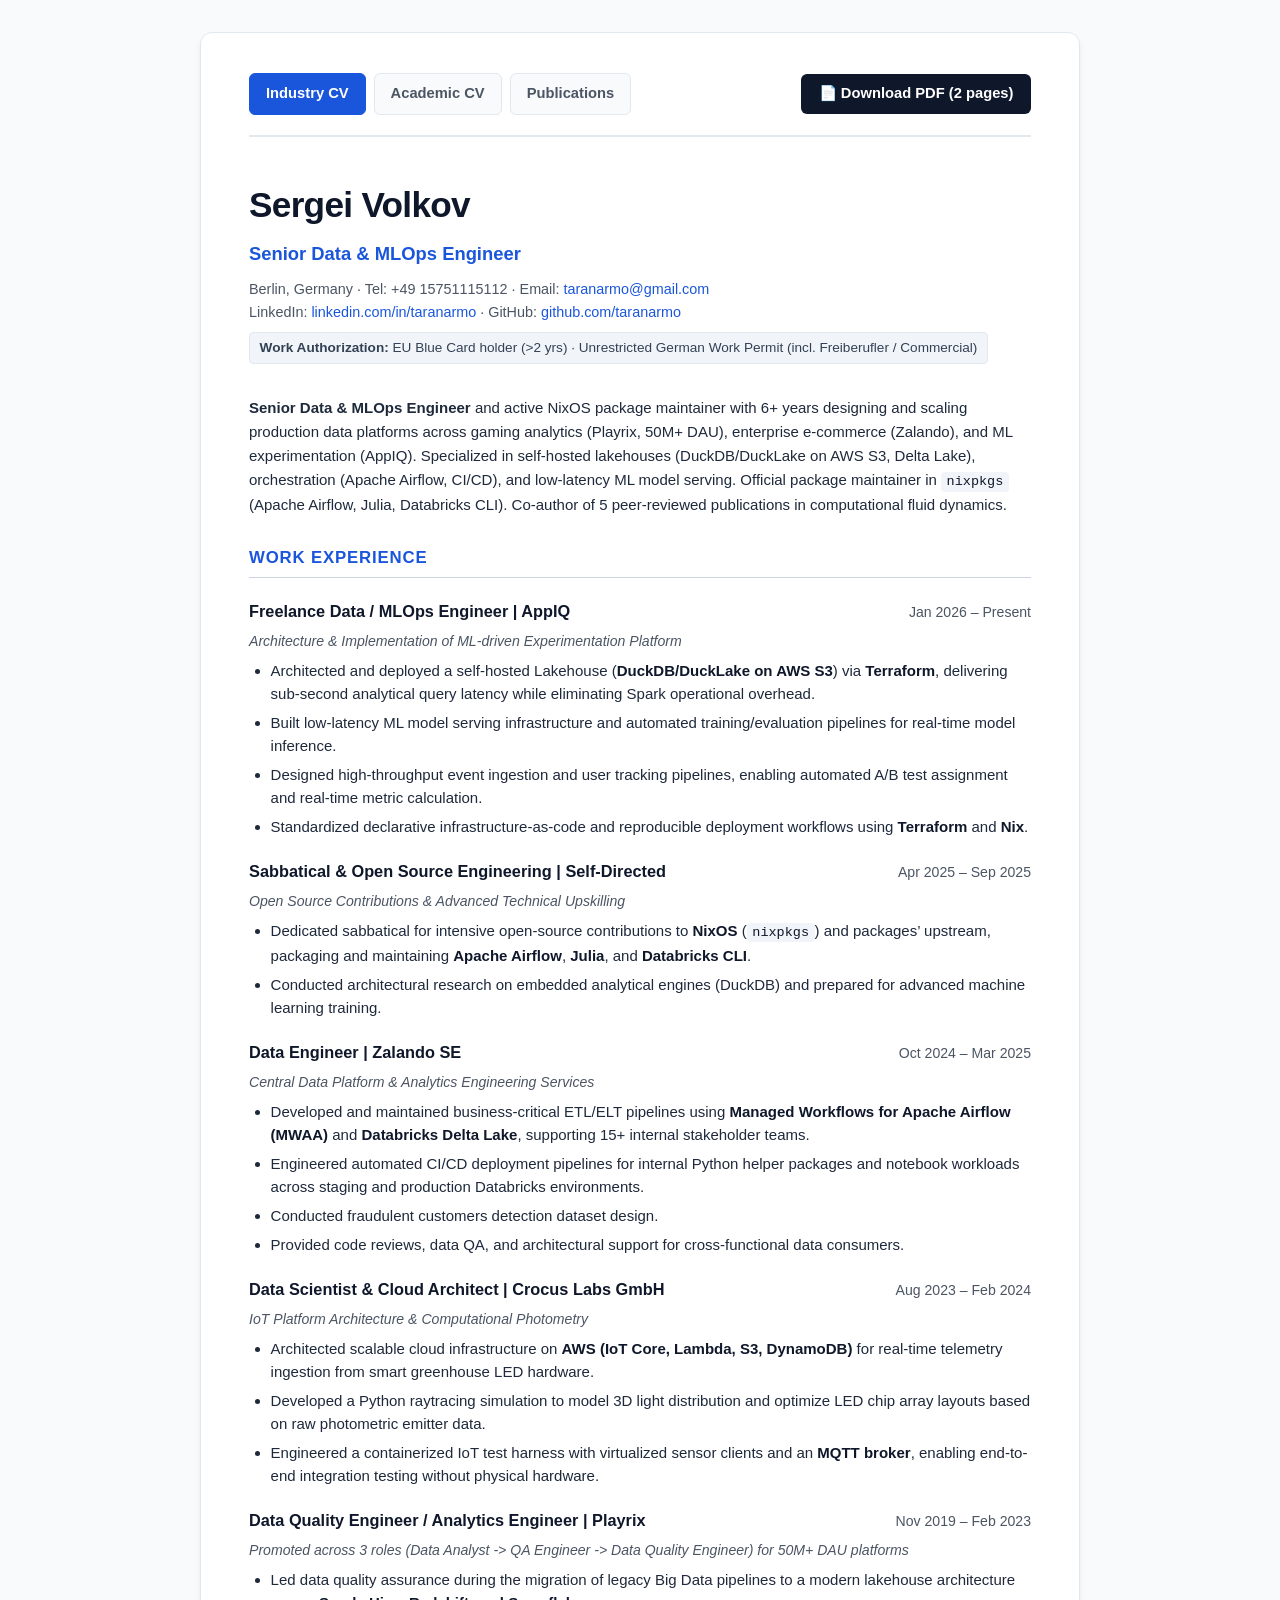
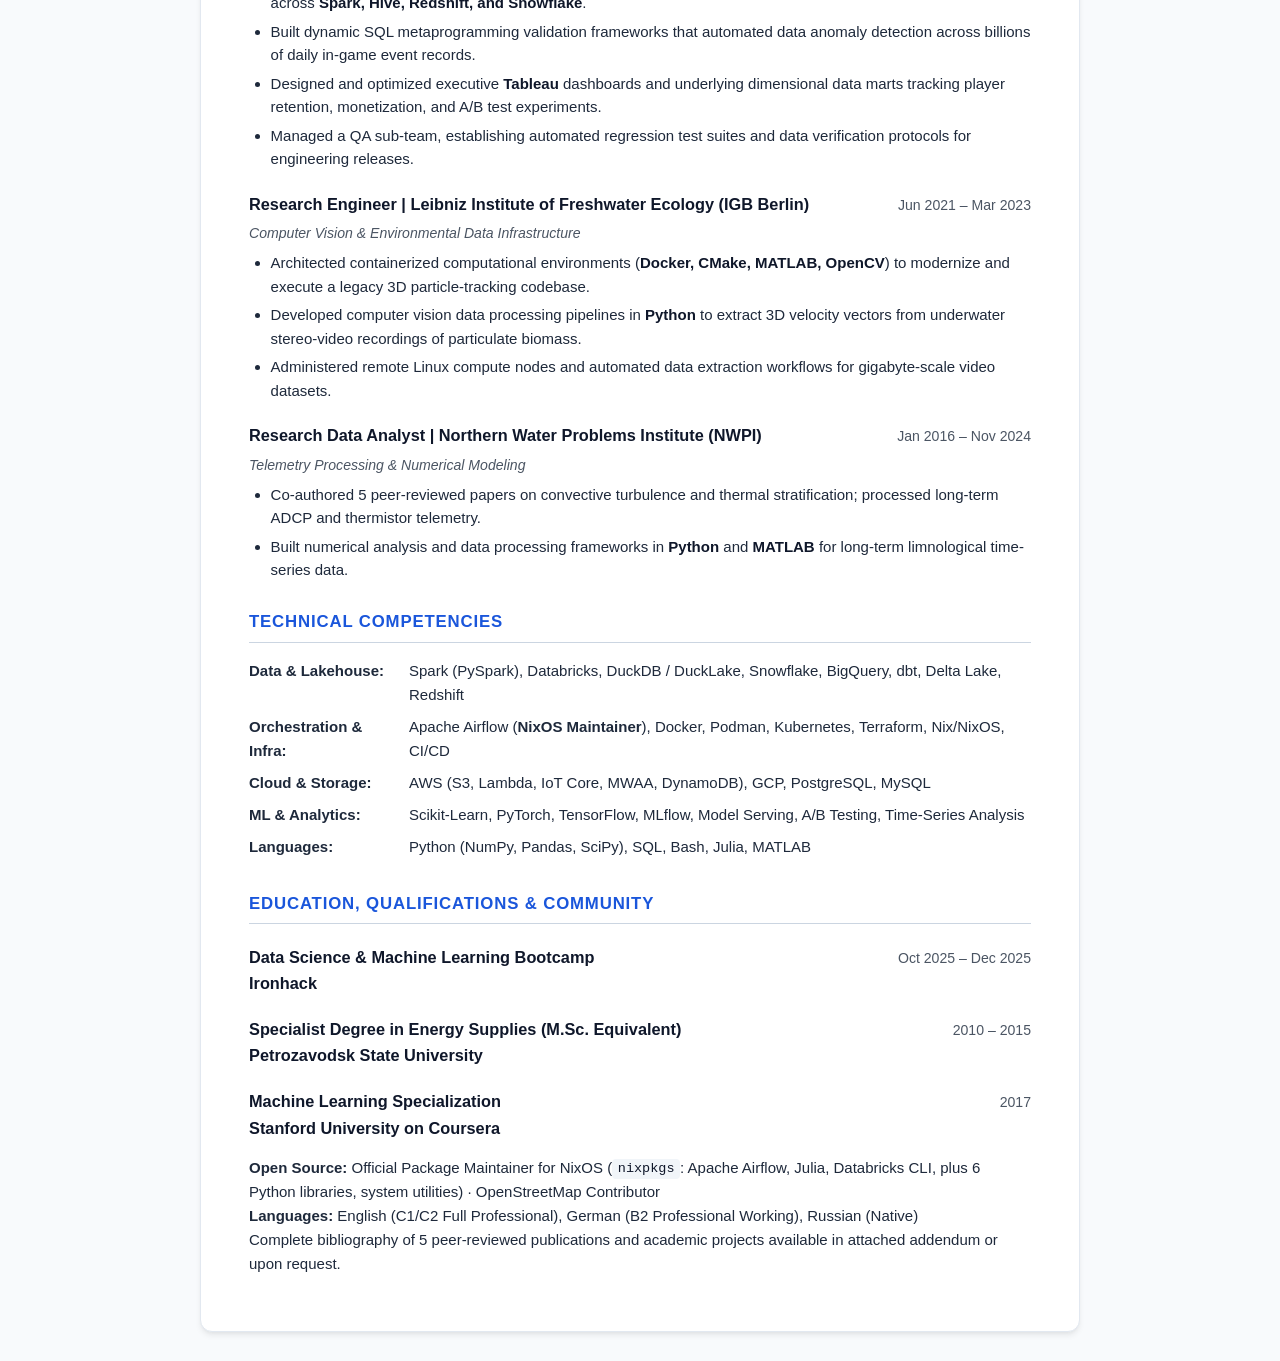
==== cv/index.html @ a35a400e "Deploying to master from @ taranarmo/CV-with-Markdown-and-Nix@1852b07df9b27a8e3d4edf502a55bdd11eccb6" ====
<!DOCTYPE html><html lang="en"><head><meta charset="utf-8"><meta name="viewport" content="width=device-width, initial-scale=1"></head><body><link rel="stylesheet" href="style.css"><nav class="cv-nav"><div class="nav-tabs"><a class="nav-tab active" href="cv.html">Industry CV</a> <a class="nav-tab" href="academic_cv.html">Academic CV</a> <a class="nav-tab" href="publications.html">Publications</a></div><a class="nav-download" href="cv.pdf" download>📄 Download PDF (2 pages)</a></nav><div class="cv-header"><h1>Sergei Volkov</h1><div class="subtitle">Senior Data &amp; MLOps Engineer</div><div class="contact-row">Berlin, Germany · Tel: +49 15751115112 · Email: <a href="mailto:taranarmo@gmail.com">taranarmo@gmail.com</a><br>LinkedIn: <a href="https://www.linkedin.com/in/taranarmo">linkedin.com/in/taranarmo</a> · GitHub: <a href="https://github.com/taranarmo">github.com/taranarmo</a></div><div class="work-auth"><strong>Work Authorization:</strong> EU Blue Card holder (>2 yrs) · Unrestricted German Work Permit (incl. Freiberufler / Commercial)</div></div><p><strong>Senior Data &amp; MLOps Engineer</strong> and active NixOS package maintainer with 6+ years designing and scaling production data platforms across gaming analytics (Playrix, 50M+ DAU), enterprise e-commerce (Zalando), and ML experimentation (AppIQ). Specialized in self-hosted lakehouses (DuckDB/DuckLake on AWS S3, Delta Lake), orchestration (Apache Airflow, CI/CD), and low-latency ML model serving. Official package maintainer in <code>nixpkgs</code> (Apache Airflow, Julia, Databricks CLI). Co-author of 5 peer-reviewed publications in computational fluid dynamics.</p><h3>WORK EXPERIENCE</h3><div class="item-header"><div class="item-title"><strong>Freelance Data / MLOps Engineer</strong> | <strong>AppIQ</strong></div><div class="item-period">Jan 2026 – Present</div></div><div class="item-duty">Architecture &amp; Implementation of ML-driven Experimentation Platform</div><ul><li>Architected and deployed a self-hosted Lakehouse (<strong>DuckDB/DuckLake on AWS S3</strong>) via <strong>Terraform</strong>, delivering sub-second analytical query latency while eliminating Spark operational overhead.</li><li>Built low-latency ML model serving infrastructure and automated training/evaluation pipelines for real-time model inference.</li><li>Designed high-throughput event ingestion and user tracking pipelines, enabling automated A/B test assignment and real-time metric calculation.</li><li>Standardized declarative infrastructure-as-code and reproducible deployment workflows using <strong>Terraform</strong> and <strong>Nix</strong>.</li></ul><div class="item-header"><div class="item-title"><strong>Sabbatical &amp; Open Source Engineering</strong> | <strong>Self-Directed</strong></div><div class="item-period">Apr 2025 – Sep 2025</div></div><div class="item-duty">Open Source Contributions &amp; Advanced Technical Upskilling</div><ul><li>Dedicated sabbatical for intensive open-source contributions to <strong>NixOS</strong> (<code>nixpkgs</code>) and packages’ upstream, packaging and maintaining <strong>Apache Airflow</strong>, <strong>Julia</strong>, and <strong>Databricks CLI</strong>.</li><li>Conducted architectural research on embedded analytical engines (DuckDB) and prepared for advanced machine learning training.</li></ul><div class="item-header"><div class="item-title"><strong>Data Engineer</strong> | <strong>Zalando SE</strong></div><div class="item-period">Oct 2024 – Mar 2025</div></div><div class="item-duty">Central Data Platform &amp; Analytics Engineering Services</div><ul><li>Developed and maintained business-critical ETL/ELT pipelines using <strong>Managed Workflows for Apache Airflow (MWAA)</strong> and <strong>Databricks Delta Lake</strong>, supporting 15+ internal stakeholder teams.</li><li>Engineered automated CI/CD deployment pipelines for internal Python helper packages and notebook workloads across staging and production Databricks environments.</li><li>Conducted fraudulent customers detection dataset design.</li><li>Provided code reviews, data QA, and architectural support for cross-functional data consumers.</li></ul><div class="item-header"><div class="item-title"><strong>Data Scientist &amp; Cloud Architect</strong> | <strong>Crocus Labs GmbH</strong></div><div class="item-period">Aug 2023 – Feb 2024</div></div><div class="item-duty">IoT Platform Architecture &amp; Computational Photometry</div><ul><li>Architected scalable cloud infrastructure on <strong>AWS (IoT Core, Lambda, S3, DynamoDB)</strong> for real-time telemetry ingestion from smart greenhouse LED hardware.</li><li>Developed a Python raytracing simulation to model 3D light distribution and optimize LED chip array layouts based on raw photometric emitter data.</li><li>Engineered a containerized IoT test harness with virtualized sensor clients and an <strong>MQTT broker</strong>, enabling end-to-end integration testing without physical hardware.</li></ul><div class="item-header"><div class="item-title"><strong>Data Quality Engineer / Analytics Engineer</strong> | <strong>Playrix</strong></div><div class="item-period">Nov 2019 – Feb 2023</div></div><div class="item-duty">Promoted across 3 roles (Data Analyst -> QA Engineer -> Data Quality Engineer) for 50M+ DAU platforms</div><ul><li>Led data quality assurance during the migration of legacy Big Data pipelines to a modern lakehouse architecture across <strong>Spark, Hive, Redshift, and Snowflake</strong>.</li><li>Built dynamic SQL metaprogramming validation frameworks that automated data anomaly detection across billions of daily in-game event records.</li><li>Designed and optimized executive <strong>Tableau</strong> dashboards and underlying dimensional data marts tracking player retention, monetization, and A/B test experiments.</li><li>Managed a QA sub-team, establishing automated regression test suites and data verification protocols for engineering releases.</li></ul><div class="item-header"><div class="item-title"><strong>Research Engineer</strong> | <strong>Leibniz Institute of Freshwater Ecology (IGB Berlin)</strong></div><div class="item-period">Jun 2021 – Mar 2023</div></div><div class="item-duty">Computer Vision &amp; Environmental Data Infrastructure</div><ul><li>Architected containerized computational environments (<strong>Docker, CMake, MATLAB, OpenCV</strong>) to modernize and execute a legacy 3D particle-tracking codebase.</li><li>Developed computer vision data processing pipelines in <strong>Python</strong> to extract 3D velocity vectors from underwater stereo-video recordings of particulate biomass.</li><li>Administered remote Linux compute nodes and automated data extraction workflows for gigabyte-scale video datasets.</li></ul><div class="item-header"><div class="item-title"><strong>Research Data Analyst</strong> | <strong>Northern Water Problems Institute (NWPI)</strong></div><div class="item-period">Jan 2016 – Nov 2024</div></div><div class="item-duty">Telemetry Processing &amp; Numerical Modeling</div><ul><li>Co-authored 5 peer-reviewed papers on convective turbulence and thermal stratification; processed long-term ADCP and thermistor telemetry.</li><li>Built numerical analysis and data processing frameworks in <strong>Python</strong> and <strong>MATLAB</strong> for long-term limnological time-series data.</li></ul><h3>TECHNICAL COMPETENCIES</h3><table><tr><td><strong>Data &amp; Lakehouse:</strong></td><td>Spark (PySpark), Databricks, DuckDB / DuckLake, Snowflake, BigQuery, dbt, Delta Lake, Redshift</td></tr><tr><td><strong>Orchestration &amp; Infra:</strong></td><td>Apache Airflow (<strong>NixOS Maintainer</strong>), Docker, Podman, Kubernetes, Terraform, Nix/NixOS, CI/CD</td></tr><tr><td><strong>Cloud &amp; Storage:</strong></td><td>AWS (S3, Lambda, IoT Core, MWAA, DynamoDB), GCP, PostgreSQL, MySQL</td></tr><tr><td><strong>ML &amp; Analytics:</strong></td><td>Scikit-Learn, PyTorch, TensorFlow, MLflow, Model Serving, A/B Testing, Time-Series Analysis</td></tr><tr><td><strong>Languages:</strong></td><td>Python (NumPy, Pandas, SciPy), SQL, Bash, Julia, MATLAB</td></tr></table><h3>EDUCATION, QUALIFICATIONS &amp; COMMUNITY</h3><div class="item-header"><div class="item-title"><strong>Data Science &amp; Machine Learning Bootcamp</strong><br>Ironhack</div><div class="item-period">Oct 2025 – Dec 2025</div></div><div class="item-header"><div class="item-title"><strong>Specialist Degree in Energy Supplies (M.Sc. Equivalent)</strong><br>Petrozavodsk State University</div><div class="item-period">2010 – 2015</div></div><div class="item-header"><div class="item-title"><strong>Machine Learning Specialization</strong><br>Stanford University on Coursera</div><div class="item-period">2017</div></div><p><strong>Open Source:</strong> Official Package Maintainer for NixOS (<code>nixpkgs</code>: Apache Airflow, Julia, Databricks CLI, plus 6 Python libraries, system utilities) · OpenStreetMap Contributor<br><strong>Languages:</strong> English (C1/C2 Full Professional), German (B2 Professional Working), Russian (Native)<br>Complete bibliography of 5 peer-reviewed publications and academic projects available in attached addendum or upon request.</p></body></html>
---- cv/style.css ----
:root {
  --primary: #1a56db;
  --primary-hover: #1e40af;
  --text-main: #0f172a;
  --text-body: #1e293b;
  --text-muted: #4b5563;
  --bg-page: #f8fafc;
  --bg-card: #ffffff;
  --border-color: #e2e8f0;
  --border-subtle: #cbd5e1;
  --nav-bg: #ffffff;
  --badge-bg: #e0e7ff;
  --badge-text: #3730a3;
  --shadow-sm: 0 1px 3px rgba(0, 0, 0, 0.05);
  --shadow-md: 0 4px 6px -1px rgba(0, 0, 0, 0.08), 0 2px 4px -2px rgba(0, 0, 0, 0.05);
}

* {
  box-sizing: border-box;
}

html {
  background-color: var(--bg-page);
}

body {
  margin: 2rem auto;
  padding: 2.5rem 3rem;
  max-width: 880px;
  background-color: var(--bg-card);
  color: var(--text-body);
  font-family: -apple-system, BlinkMacSystemFont, "Segoe UI", Roboto, "Helvetica Neue", Arial, sans-serif;
  font-size: 15px;
  line-height: 1.6;
  -webkit-font-smoothing: antialiased;
  border-radius: 12px;
  box-shadow: var(--shadow-md);
  border: 1px solid var(--border-color);
}

.cv-container {
  max-width: 100%;
}

/* TOP NAVIGATION BAR */
.cv-nav {
  display: flex;
  justify-content: space-between;
  align-items: center;
  flex-wrap: wrap;
  gap: 1rem;
  margin-bottom: 2.5rem;
  padding-bottom: 1.25rem;
  border-bottom: 2px solid var(--border-color);
}

.nav-tabs {
  display: flex;
  gap: 0.5rem;
  flex-wrap: wrap;
}

.nav-tab {
  display: inline-block;
  padding: 0.5rem 1rem;
  border-radius: 6px;
  text-decoration: none;
  font-weight: 600;
  font-size: 0.92rem;
  color: var(--text-muted);
  background-color: var(--bg-page);
  border: 1px solid var(--border-color);
  transition: all 0.15s ease-in-out;
}

.nav-tab:hover {
  color: var(--primary);
  border-color: var(--primary);
  background-color: #eff6ff;
}

.nav-tab.active {
  color: #ffffff;
  background-color: var(--primary);
  border-color: var(--primary);
}

.nav-download {
  display: inline-flex;
  align-items: center;
  gap: 0.5rem;
  padding: 0.5rem 1.1rem;
  border-radius: 6px;
  text-decoration: none;
  font-weight: 600;
  font-size: 0.92rem;
  color: #ffffff;
  background-color: #0f172a;
  transition: background-color 0.15s ease-in-out;
}

.nav-download:hover {
  background-color: #334155;
  text-decoration: none;
}

/* CV HEADER */
.cv-header {
  margin-bottom: 2rem;
}

.cv-header h1 {
  margin: 0 0 0.4rem 0;
  font-size: 2.2rem;
  font-weight: 800;
  color: var(--text-main);
  letter-spacing: -0.02em;
}

.cv-header .subtitle {
  font-size: 1.15rem;
  font-weight: 600;
  color: var(--primary);
  margin-bottom: 0.6rem;
}

.cv-header .contact-row {
  font-size: 0.9rem;
  color: var(--text-muted);
  line-height: 1.6;
}

.cv-header .work-auth {
  display: inline-block;
  margin-top: 0.5rem;
  padding: 0.25rem 0.6rem;
  background-color: #f1f5f9;
  border-radius: 4px;
  font-size: 0.85rem;
  color: #334155;
  border: 1px solid var(--border-color);
}

/* SECTION TITLES */
h2 {
  font-size: 1.15rem;
  font-weight: 700;
  color: var(--primary);
  text-transform: uppercase;
  letter-spacing: 0.05em;
  margin-top: 2rem;
  margin-bottom: 0.75rem;
  padding-bottom: 0.35rem;
  border-bottom: 1.5px solid var(--border-subtle);
}

h3 {
  font-size: 1.05rem;
  font-weight: 700;
  color: var(--primary);
  text-transform: uppercase;
  letter-spacing: 0.05em;
  margin-top: 1.75rem;
  margin-bottom: 0.75rem;
  padding-bottom: 0.35rem;
  border-bottom: 1.5px solid var(--border-subtle);
}

/* EXPERIENCE & ROLE ITEMS */
.item-header {
  display: flex;
  justify-content: space-between;
  align-items: baseline;
  flex-wrap: wrap;
  gap: 0.5rem;
  margin-top: 1.25rem;
  margin-bottom: 0.35rem;
}

.item-title {
  font-weight: 700;
  font-size: 1.02rem;
  color: var(--text-main);
}

.item-company {
  font-weight: 600;
  color: var(--primary);
}

.item-period {
  font-size: 0.88rem;
  font-weight: 500;
  color: var(--text-muted);
  text-align: right;
}

.item-duty {
  font-size: 0.88rem;
  font-style: italic;
  color: var(--text-muted);
  margin-bottom: 0.4rem;
}

/* LISTS */
ul {
  margin: 0.35rem 0 0.85rem 0;
  padding-left: 1.35rem;
}

li {
  margin-bottom: 0.35rem;
  line-height: 1.55;
}

li strong {
  color: var(--text-main);
}

/* TABLES (SKILLS, EDUCATION) */
table {
  width: 100%;
  border-collapse: collapse;
  margin-bottom: 0.75rem;
}

td {
  padding: 4px 0;
  vertical-align: top;
}

td:first-child {
  width: 160px;
  padding-right: 1rem;
}

/* PUBLICATIONS */
.pub-item {
  display: flex;
  gap: 1.25rem;
  margin-bottom: 1rem;
  padding-bottom: 0.75rem;
  border-bottom: 1px dashed var(--border-color);
}

.pub-item:last-child {
  border-bottom: none;
}

.pub-year {
  font-weight: 700;
  color: var(--primary);
  min-width: 45px;
  font-size: 1rem;
}

.pub-body {
  flex: 1;
}

.pub-title {
  font-weight: 700;
  color: var(--text-main);
  margin-bottom: 0.2rem;
}

.pub-authors {
  font-style: italic;
  font-size: 0.9rem;
  color: #374151;
  margin-bottom: 0.2rem;
}

.pub-meta {
  font-size: 0.85rem;
  color: var(--text-muted);
}

/* LINKS & BADGES */
a {
  color: var(--primary);
  text-decoration: none;
}

a:hover {
  text-decoration: underline;
}

code {
  background-color: #f1f5f9;
  padding: 0.15rem 0.35rem;
  border-radius: 4px;
  font-size: 0.9em;
  color: #0f172a;
}

/* RESPONSIVE DESIGN */
@media (max-width: 768px) {
  .cv-container {
    padding: 1.5rem;
    margin: 1rem auto;
    border-radius: 0;
    border: none;
    box-shadow: none;
  }

  .cv-nav {
    flex-direction: column;
    align-items: stretch;
  }

  .nav-tabs {
    justify-content: stretch;
  }

  .nav-tab {
    flex: 1;
    text-align: center;
  }

  .nav-download {
    text-align: center;
    justify-content: center;
  }

  .item-header {
    flex-direction: column;
    align-items: flex-start;
    gap: 0.2rem;
  }

  .item-period {
    text-align: left;
  }

  td:first-child {
    width: auto;
    display: block;
    padding-bottom: 0;
  }

  td {
    display: block;
  }
}

/* PRINT STYLES */
@media print {
  body {
    background-color: #ffffff;
    font-size: 11pt;
  }

  .cv-container {
    max-width: 100%;
    margin: 0;
    padding: 0;
    border: none;
    box-shadow: none;
  }

  .cv-nav {
    display: none !important;
  }
}
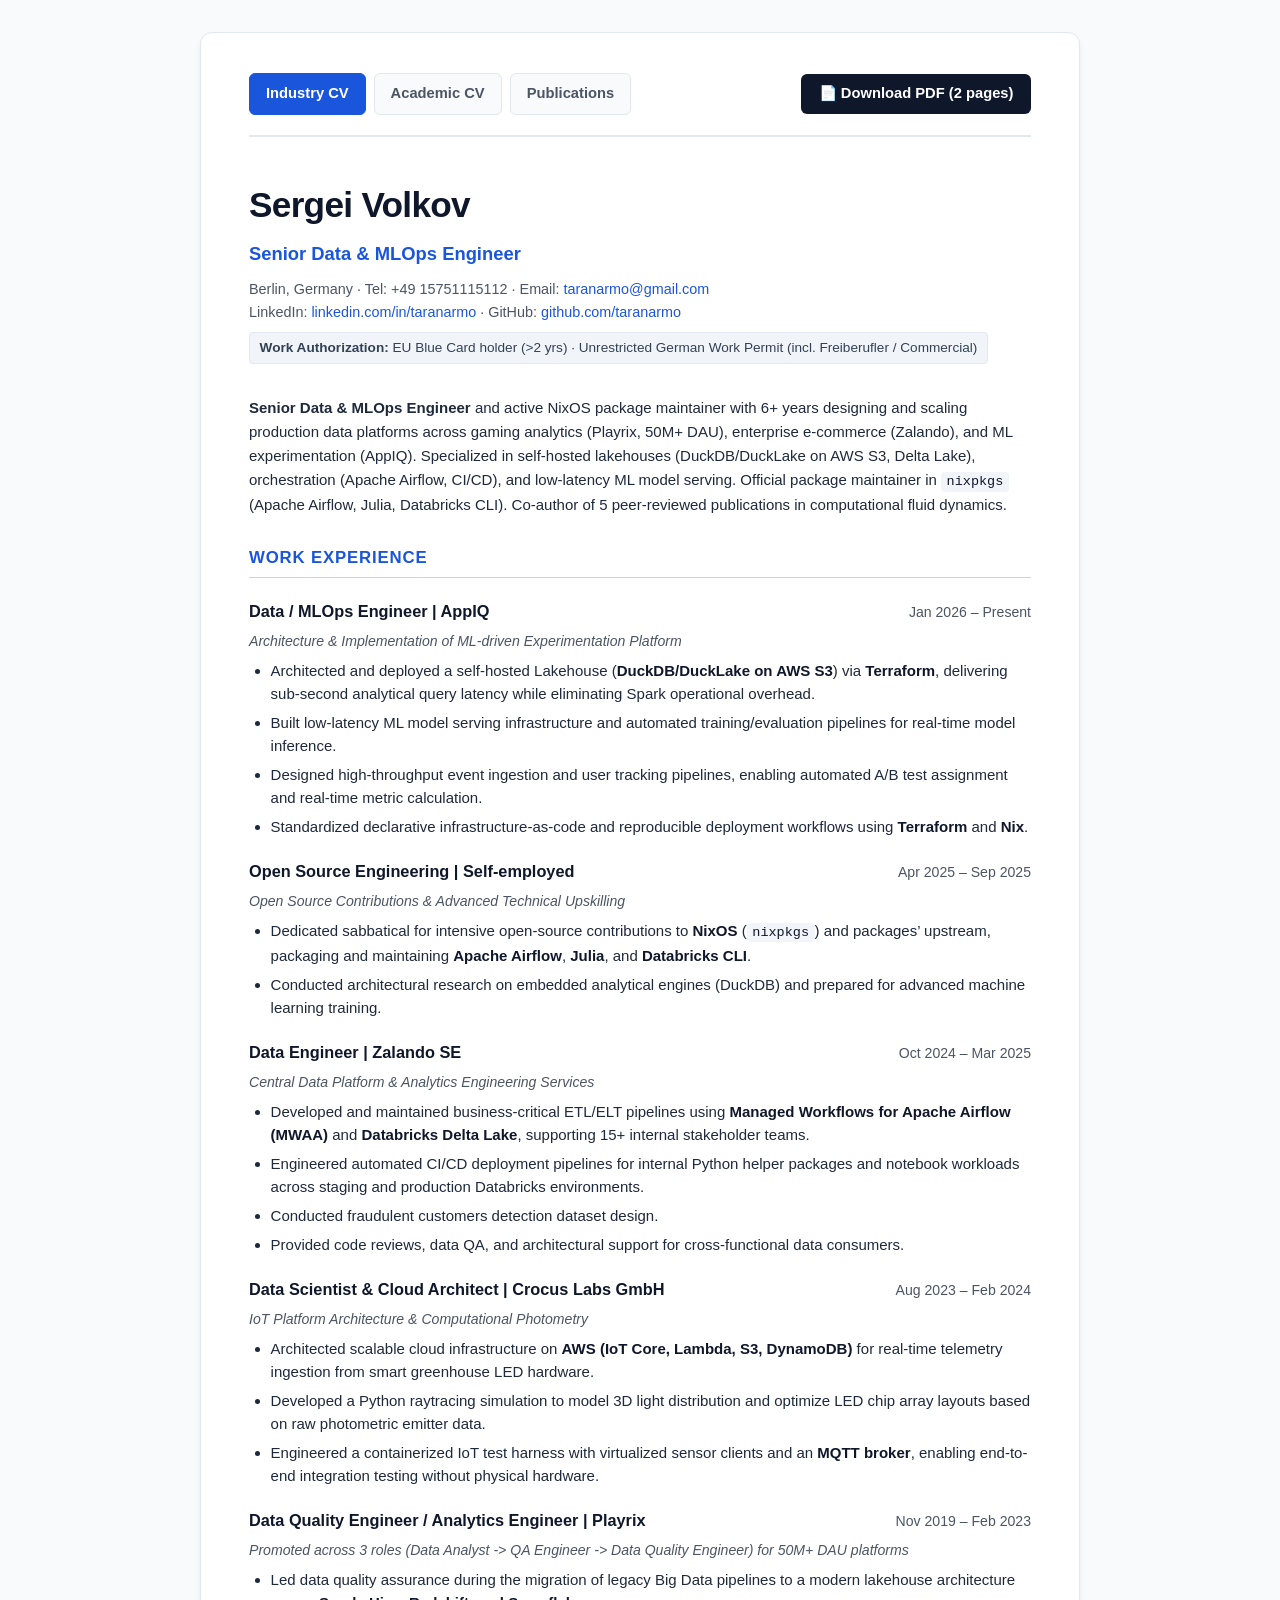
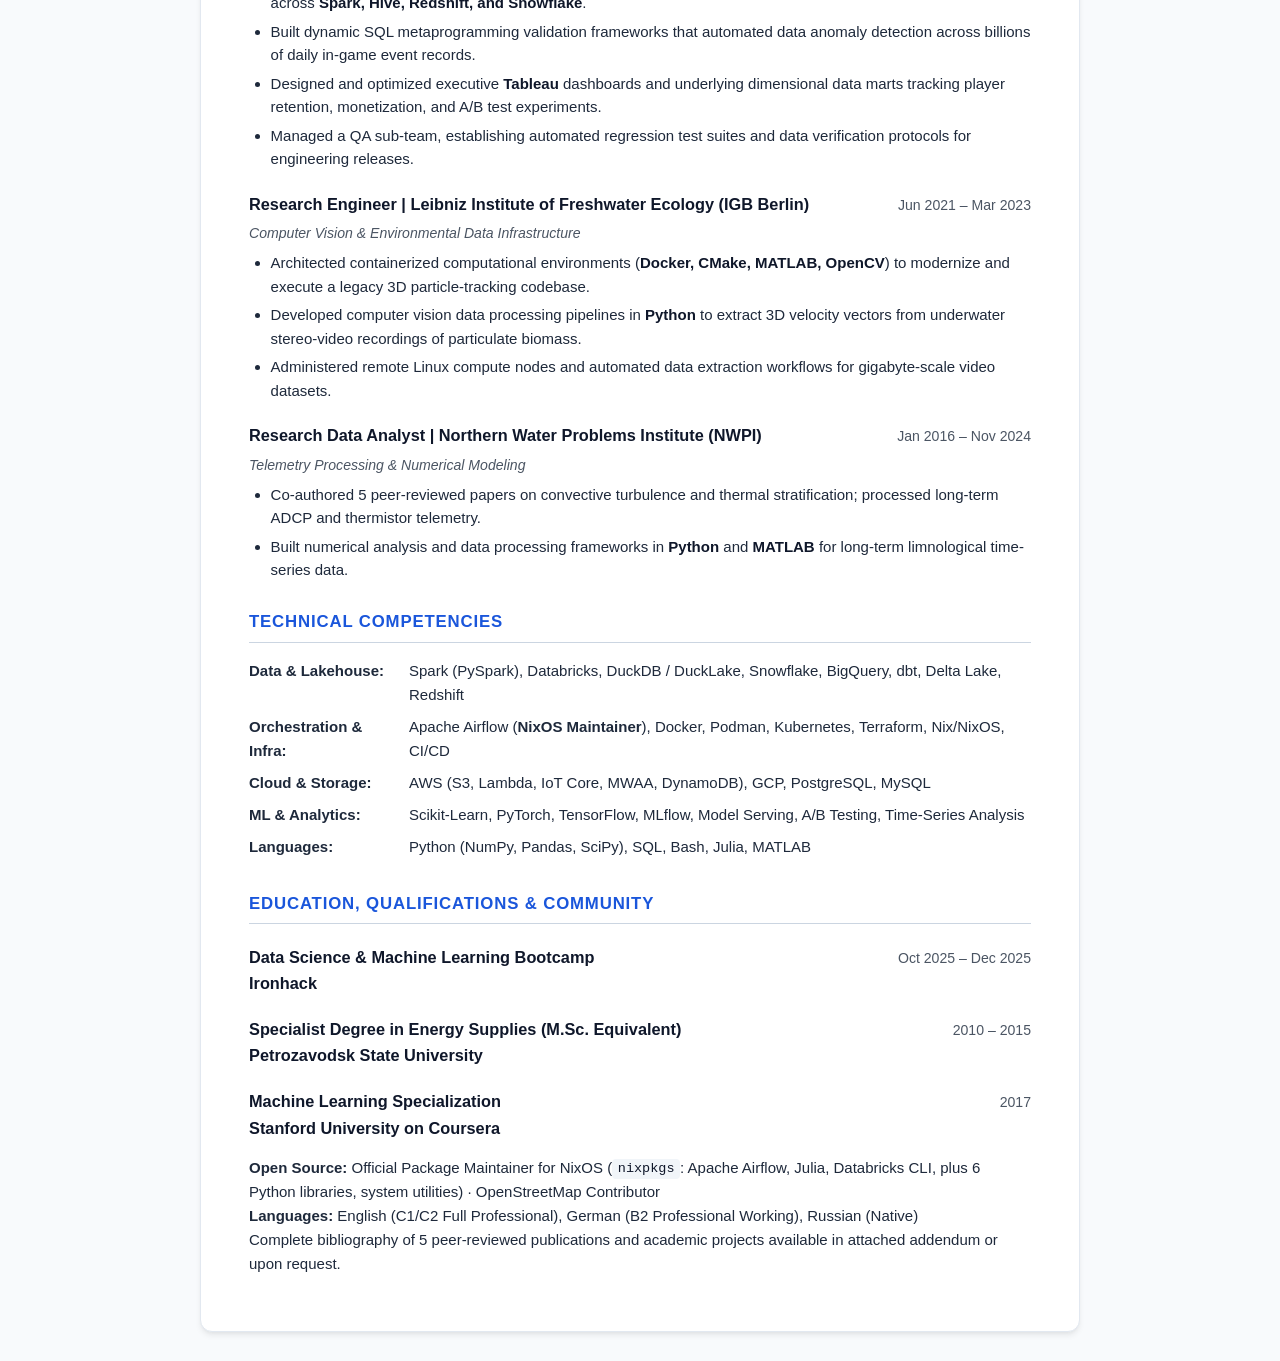
==== commit fba4d882: "Deploying to master from @ taranarmo/CV-with-Markdown-and-Nix@30f7e72c01c5a6406d32380f723fa085b8d4bb" ====
--- a/cv/index.html
+++ b/cv/index.html
@@ -1 +1 @@
-<!DOCTYPE html><html lang="en"><head><meta charset="utf-8"><meta name="viewport" content="width=device-width, initial-scale=1"></head><body><link rel="stylesheet" href="style.css"><nav class="cv-nav"><div class="nav-tabs"><a class="nav-tab active" href="cv.html">Industry CV</a> <a class="nav-tab" href="academic_cv.html">Academic CV</a> <a class="nav-tab" href="publications.html">Publications</a></div><a class="nav-download" href="cv.pdf" download>📄 Download PDF (2 pages)</a></nav><div class="cv-header"><h1>Sergei Volkov</h1><div class="subtitle">Senior Data &amp; MLOps Engineer</div><div class="contact-row">Berlin, Germany · Tel: +49 15751115112 · Email: <a href="mailto:taranarmo@gmail.com">taranarmo@gmail.com</a><br>LinkedIn: <a href="https://www.linkedin.com/in/taranarmo">linkedin.com/in/taranarmo</a> · GitHub: <a href="https://github.com/taranarmo">github.com/taranarmo</a></div><div class="work-auth"><strong>Work Authorization:</strong> EU Blue Card holder (>2 yrs) · Unrestricted German Work Permit (incl. Freiberufler / Commercial)</div></div><p><strong>Senior Data &amp; MLOps Engineer</strong> and active NixOS package maintainer with 6+ years designing and scaling production data platforms across gaming analytics (Playrix, 50M+ DAU), enterprise e-commerce (Zalando), and ML experimentation (AppIQ). Specialized in self-hosted lakehouses (DuckDB/DuckLake on AWS S3, Delta Lake), orchestration (Apache Airflow, CI/CD), and low-latency ML model serving. Official package maintainer in <code>nixpkgs</code> (Apache Airflow, Julia, Databricks CLI). Co-author of 5 peer-reviewed publications in computational fluid dynamics.</p><h3>WORK EXPERIENCE</h3><div class="item-header"><div class="item-title"><strong>Freelance Data / MLOps Engineer</strong> | <strong>AppIQ</strong></div><div class="item-period">Jan 2026 – Present</div></div><div class="item-duty">Architecture &amp; Implementation of ML-driven Experimentation Platform</div><ul><li>Architected and deployed a self-hosted Lakehouse (<strong>DuckDB/DuckLake on AWS S3</strong>) via <strong>Terraform</strong>, delivering sub-second analytical query latency while eliminating Spark operational overhead.</li><li>Built low-latency ML model serving infrastructure and automated training/evaluation pipelines for real-time model inference.</li><li>Designed high-throughput event ingestion and user tracking pipelines, enabling automated A/B test assignment and real-time metric calculation.</li><li>Standardized declarative infrastructure-as-code and reproducible deployment workflows using <strong>Terraform</strong> and <strong>Nix</strong>.</li></ul><div class="item-header"><div class="item-title"><strong>Sabbatical &amp; Open Source Engineering</strong> | <strong>Self-Directed</strong></div><div class="item-period">Apr 2025 – Sep 2025</div></div><div class="item-duty">Open Source Contributions &amp; Advanced Technical Upskilling</div><ul><li>Dedicated sabbatical for intensive open-source contributions to <strong>NixOS</strong> (<code>nixpkgs</code>) and packages’ upstream, packaging and maintaining <strong>Apache Airflow</strong>, <strong>Julia</strong>, and <strong>Databricks CLI</strong>.</li><li>Conducted architectural research on embedded analytical engines (DuckDB) and prepared for advanced machine learning training.</li></ul><div class="item-header"><div class="item-title"><strong>Data Engineer</strong> | <strong>Zalando SE</strong></div><div class="item-period">Oct 2024 – Mar 2025</div></div><div class="item-duty">Central Data Platform &amp; Analytics Engineering Services</div><ul><li>Developed and maintained business-critical ETL/ELT pipelines using <strong>Managed Workflows for Apache Airflow (MWAA)</strong> and <strong>Databricks Delta Lake</strong>, supporting 15+ internal stakeholder teams.</li><li>Engineered automated CI/CD deployment pipelines for internal Python helper packages and notebook workloads across staging and production Databricks environments.</li><li>Conducted fraudulent customers detection dataset design.</li><li>Provided code reviews, data QA, and architectural support for cross-functional data consumers.</li></ul><div class="item-header"><div class="item-title"><strong>Data Scientist &amp; Cloud Architect</strong> | <strong>Crocus Labs GmbH</strong></div><div class="item-period">Aug 2023 – Feb 2024</div></div><div class="item-duty">IoT Platform Architecture &amp; Computational Photometry</div><ul><li>Architected scalable cloud infrastructure on <strong>AWS (IoT Core, Lambda, S3, DynamoDB)</strong> for real-time telemetry ingestion from smart greenhouse LED hardware.</li><li>Developed a Python raytracing simulation to model 3D light distribution and optimize LED chip array layouts based on raw photometric emitter data.</li><li>Engineered a containerized IoT test harness with virtualized sensor clients and an <strong>MQTT broker</strong>, enabling end-to-end integration testing without physical hardware.</li></ul><div class="item-header"><div class="item-title"><strong>Data Quality Engineer / Analytics Engineer</strong> | <strong>Playrix</strong></div><div class="item-period">Nov 2019 – Feb 2023</div></div><div class="item-duty">Promoted across 3 roles (Data Analyst -> QA Engineer -> Data Quality Engineer) for 50M+ DAU platforms</div><ul><li>Led data quality assurance during the migration of legacy Big Data pipelines to a modern lakehouse architecture across <strong>Spark, Hive, Redshift, and Snowflake</strong>.</li><li>Built dynamic SQL metaprogramming validation frameworks that automated data anomaly detection across billions of daily in-game event records.</li><li>Designed and optimized executive <strong>Tableau</strong> dashboards and underlying dimensional data marts tracking player retention, monetization, and A/B test experiments.</li><li>Managed a QA sub-team, establishing automated regression test suites and data verification protocols for engineering releases.</li></ul><div class="item-header"><div class="item-title"><strong>Research Engineer</strong> | <strong>Leibniz Institute of Freshwater Ecology (IGB Berlin)</strong></div><div class="item-period">Jun 2021 – Mar 2023</div></div><div class="item-duty">Computer Vision &amp; Environmental Data Infrastructure</div><ul><li>Architected containerized computational environments (<strong>Docker, CMake, MATLAB, OpenCV</strong>) to modernize and execute a legacy 3D particle-tracking codebase.</li><li>Developed computer vision data processing pipelines in <strong>Python</strong> to extract 3D velocity vectors from underwater stereo-video recordings of particulate biomass.</li><li>Administered remote Linux compute nodes and automated data extraction workflows for gigabyte-scale video datasets.</li></ul><div class="item-header"><div class="item-title"><strong>Research Data Analyst</strong> | <strong>Northern Water Problems Institute (NWPI)</strong></div><div class="item-period">Jan 2016 – Nov 2024</div></div><div class="item-duty">Telemetry Processing &amp; Numerical Modeling</div><ul><li>Co-authored 5 peer-reviewed papers on convective turbulence and thermal stratification; processed long-term ADCP and thermistor telemetry.</li><li>Built numerical analysis and data processing frameworks in <strong>Python</strong> and <strong>MATLAB</strong> for long-term limnological time-series data.</li></ul><h3>TECHNICAL COMPETENCIES</h3><table><tr><td><strong>Data &amp; Lakehouse:</strong></td><td>Spark (PySpark), Databricks, DuckDB / DuckLake, Snowflake, BigQuery, dbt, Delta Lake, Redshift</td></tr><tr><td><strong>Orchestration &amp; Infra:</strong></td><td>Apache Airflow (<strong>NixOS Maintainer</strong>), Docker, Podman, Kubernetes, Terraform, Nix/NixOS, CI/CD</td></tr><tr><td><strong>Cloud &amp; Storage:</strong></td><td>AWS (S3, Lambda, IoT Core, MWAA, DynamoDB), GCP, PostgreSQL, MySQL</td></tr><tr><td><strong>ML &amp; Analytics:</strong></td><td>Scikit-Learn, PyTorch, TensorFlow, MLflow, Model Serving, A/B Testing, Time-Series Analysis</td></tr><tr><td><strong>Languages:</strong></td><td>Python (NumPy, Pandas, SciPy), SQL, Bash, Julia, MATLAB</td></tr></table><h3>EDUCATION, QUALIFICATIONS &amp; COMMUNITY</h3><div class="item-header"><div class="item-title"><strong>Data Science &amp; Machine Learning Bootcamp</strong><br>Ironhack</div><div class="item-period">Oct 2025 – Dec 2025</div></div><div class="item-header"><div class="item-title"><strong>Specialist Degree in Energy Supplies (M.Sc. Equivalent)</strong><br>Petrozavodsk State University</div><div class="item-period">2010 – 2015</div></div><div class="item-header"><div class="item-title"><strong>Machine Learning Specialization</strong><br>Stanford University on Coursera</div><div class="item-period">2017</div></div><p><strong>Open Source:</strong> Official Package Maintainer for NixOS (<code>nixpkgs</code>: Apache Airflow, Julia, Databricks CLI, plus 6 Python libraries, system utilities) · OpenStreetMap Contributor<br><strong>Languages:</strong> English (C1/C2 Full Professional), German (B2 Professional Working), Russian (Native)<br>Complete bibliography of 5 peer-reviewed publications and academic projects available in attached addendum or upon request.</p></body></html>+<!DOCTYPE html><html lang="en"><head><meta charset="utf-8"><meta name="viewport" content="width=device-width, initial-scale=1"></head><body><link rel="stylesheet" href="style.css"><nav class="cv-nav"><div class="nav-tabs"><a class="nav-tab active" href="cv.html">Industry CV</a> <a class="nav-tab" href="academic_cv.html">Academic CV</a> <a class="nav-tab" href="publications.html">Publications</a></div><a class="nav-download" href="cv.pdf" download>📄 Download PDF (2 pages)</a></nav><div class="cv-header"><h1>Sergei Volkov</h1><div class="subtitle">Senior Data &amp; MLOps Engineer</div><div class="contact-row">Berlin, Germany · Tel: +49 15751115112 · Email: <a href="mailto:taranarmo@gmail.com">taranarmo@gmail.com</a><br>LinkedIn: <a href="https://www.linkedin.com/in/taranarmo">linkedin.com/in/taranarmo</a> · GitHub: <a href="https://github.com/taranarmo">github.com/taranarmo</a></div><div class="work-auth"><strong>Work Authorization:</strong> EU Blue Card holder (>2 yrs) · Unrestricted German Work Permit (incl. Freiberufler / Commercial)</div></div><p><strong>Senior Data &amp; MLOps Engineer</strong> and active NixOS package maintainer with 6+ years designing and scaling production data platforms across gaming analytics (Playrix, 50M+ DAU), enterprise e-commerce (Zalando), and ML experimentation (AppIQ). Specialized in self-hosted lakehouses (DuckDB/DuckLake on AWS S3, Delta Lake), orchestration (Apache Airflow, CI/CD), and low-latency ML model serving. Official package maintainer in <code>nixpkgs</code> (Apache Airflow, Julia, Databricks CLI). Co-author of 5 peer-reviewed publications in computational fluid dynamics.</p><h3>WORK EXPERIENCE</h3><div class="item-header"><div class="item-title"><strong>Data / MLOps Engineer</strong> | <strong>AppIQ</strong></div><div class="item-period">Jan 2026 – Present</div></div><div class="item-duty">Architecture &amp; Implementation of ML-driven Experimentation Platform</div><ul><li>Architected and deployed a self-hosted Lakehouse (<strong>DuckDB/DuckLake on AWS S3</strong>) via <strong>Terraform</strong>, delivering sub-second analytical query latency while eliminating Spark operational overhead.</li><li>Built low-latency ML model serving infrastructure and automated training/evaluation pipelines for real-time model inference.</li><li>Designed high-throughput event ingestion and user tracking pipelines, enabling automated A/B test assignment and real-time metric calculation.</li><li>Standardized declarative infrastructure-as-code and reproducible deployment workflows using <strong>Terraform</strong> and <strong>Nix</strong>.</li></ul><div class="item-header"><div class="item-title"><strong>Open Source Engineering</strong> | <strong>Self-employed</strong></div><div class="item-period">Apr 2025 – Sep 2025</div></div><div class="item-duty">Open Source Contributions &amp; Advanced Technical Upskilling</div><ul><li>Dedicated sabbatical for intensive open-source contributions to <strong>NixOS</strong> (<code>nixpkgs</code>) and packages’ upstream, packaging and maintaining <strong>Apache Airflow</strong>, <strong>Julia</strong>, and <strong>Databricks CLI</strong>.</li><li>Conducted architectural research on embedded analytical engines (DuckDB) and prepared for advanced machine learning training.</li></ul><div class="item-header"><div class="item-title"><strong>Data Engineer</strong> | <strong>Zalando SE</strong></div><div class="item-period">Oct 2024 – Mar 2025</div></div><div class="item-duty">Central Data Platform &amp; Analytics Engineering Services</div><ul><li>Developed and maintained business-critical ETL/ELT pipelines using <strong>Managed Workflows for Apache Airflow (MWAA)</strong> and <strong>Databricks Delta Lake</strong>, supporting 15+ internal stakeholder teams.</li><li>Engineered automated CI/CD deployment pipelines for internal Python helper packages and notebook workloads across staging and production Databricks environments.</li><li>Conducted fraudulent customers detection dataset design.</li><li>Provided code reviews, data QA, and architectural support for cross-functional data consumers.</li></ul><div class="item-header"><div class="item-title"><strong>Data Scientist &amp; Cloud Architect</strong> | <strong>Crocus Labs GmbH</strong></div><div class="item-period">Aug 2023 – Feb 2024</div></div><div class="item-duty">IoT Platform Architecture &amp; Computational Photometry</div><ul><li>Architected scalable cloud infrastructure on <strong>AWS (IoT Core, Lambda, S3, DynamoDB)</strong> for real-time telemetry ingestion from smart greenhouse LED hardware.</li><li>Developed a Python raytracing simulation to model 3D light distribution and optimize LED chip array layouts based on raw photometric emitter data.</li><li>Engineered a containerized IoT test harness with virtualized sensor clients and an <strong>MQTT broker</strong>, enabling end-to-end integration testing without physical hardware.</li></ul><div class="item-header"><div class="item-title"><strong>Data Quality Engineer / Analytics Engineer</strong> | <strong>Playrix</strong></div><div class="item-period">Nov 2019 – Feb 2023</div></div><div class="item-duty">Promoted across 3 roles (Data Analyst -> QA Engineer -> Data Quality Engineer) for 50M+ DAU platforms</div><ul><li>Led data quality assurance during the migration of legacy Big Data pipelines to a modern lakehouse architecture across <strong>Spark, Hive, Redshift, and Snowflake</strong>.</li><li>Built dynamic SQL metaprogramming validation frameworks that automated data anomaly detection across billions of daily in-game event records.</li><li>Designed and optimized executive <strong>Tableau</strong> dashboards and underlying dimensional data marts tracking player retention, monetization, and A/B test experiments.</li><li>Managed a QA sub-team, establishing automated regression test suites and data verification protocols for engineering releases.</li></ul><div class="item-header"><div class="item-title"><strong>Research Engineer</strong> | <strong>Leibniz Institute of Freshwater Ecology (IGB Berlin)</strong></div><div class="item-period">Jun 2021 – Mar 2023</div></div><div class="item-duty">Computer Vision &amp; Environmental Data Infrastructure</div><ul><li>Architected containerized computational environments (<strong>Docker, CMake, MATLAB, OpenCV</strong>) to modernize and execute a legacy 3D particle-tracking codebase.</li><li>Developed computer vision data processing pipelines in <strong>Python</strong> to extract 3D velocity vectors from underwater stereo-video recordings of particulate biomass.</li><li>Administered remote Linux compute nodes and automated data extraction workflows for gigabyte-scale video datasets.</li></ul><div class="item-header"><div class="item-title"><strong>Research Data Analyst</strong> | <strong>Northern Water Problems Institute (NWPI)</strong></div><div class="item-period">Jan 2016 – Nov 2024</div></div><div class="item-duty">Telemetry Processing &amp; Numerical Modeling</div><ul><li>Co-authored 5 peer-reviewed papers on convective turbulence and thermal stratification; processed long-term ADCP and thermistor telemetry.</li><li>Built numerical analysis and data processing frameworks in <strong>Python</strong> and <strong>MATLAB</strong> for long-term limnological time-series data.</li></ul><h3>TECHNICAL COMPETENCIES</h3><table><tr><td><strong>Data &amp; Lakehouse:</strong></td><td>Spark (PySpark), Databricks, DuckDB / DuckLake, Snowflake, BigQuery, dbt, Delta Lake, Redshift</td></tr><tr><td><strong>Orchestration &amp; Infra:</strong></td><td>Apache Airflow (<strong>NixOS Maintainer</strong>), Docker, Podman, Kubernetes, Terraform, Nix/NixOS, CI/CD</td></tr><tr><td><strong>Cloud &amp; Storage:</strong></td><td>AWS (S3, Lambda, IoT Core, MWAA, DynamoDB), GCP, PostgreSQL, MySQL</td></tr><tr><td><strong>ML &amp; Analytics:</strong></td><td>Scikit-Learn, PyTorch, TensorFlow, MLflow, Model Serving, A/B Testing, Time-Series Analysis</td></tr><tr><td><strong>Languages:</strong></td><td>Python (NumPy, Pandas, SciPy), SQL, Bash, Julia, MATLAB</td></tr></table><h3>EDUCATION, QUALIFICATIONS &amp; COMMUNITY</h3><div class="item-header"><div class="item-title"><strong>Data Science &amp; Machine Learning Bootcamp</strong><br>Ironhack</div><div class="item-period">Oct 2025 – Dec 2025</div></div><div class="item-header"><div class="item-title"><strong>Specialist Degree in Energy Supplies (M.Sc. Equivalent)</strong><br>Petrozavodsk State University</div><div class="item-period">2010 – 2015</div></div><div class="item-header"><div class="item-title"><strong>Machine Learning Specialization</strong><br>Stanford University on Coursera</div><div class="item-period">2017</div></div><p><strong>Open Source:</strong> Official Package Maintainer for NixOS (<code>nixpkgs</code>: Apache Airflow, Julia, Databricks CLI, plus 6 Python libraries, system utilities) · OpenStreetMap Contributor<br><strong>Languages:</strong> English (C1/C2 Full Professional), German (B2 Professional Working), Russian (Native)<br>Complete bibliography of 5 peer-reviewed publications and academic projects available in attached addendum or upon request.</p></body></html>
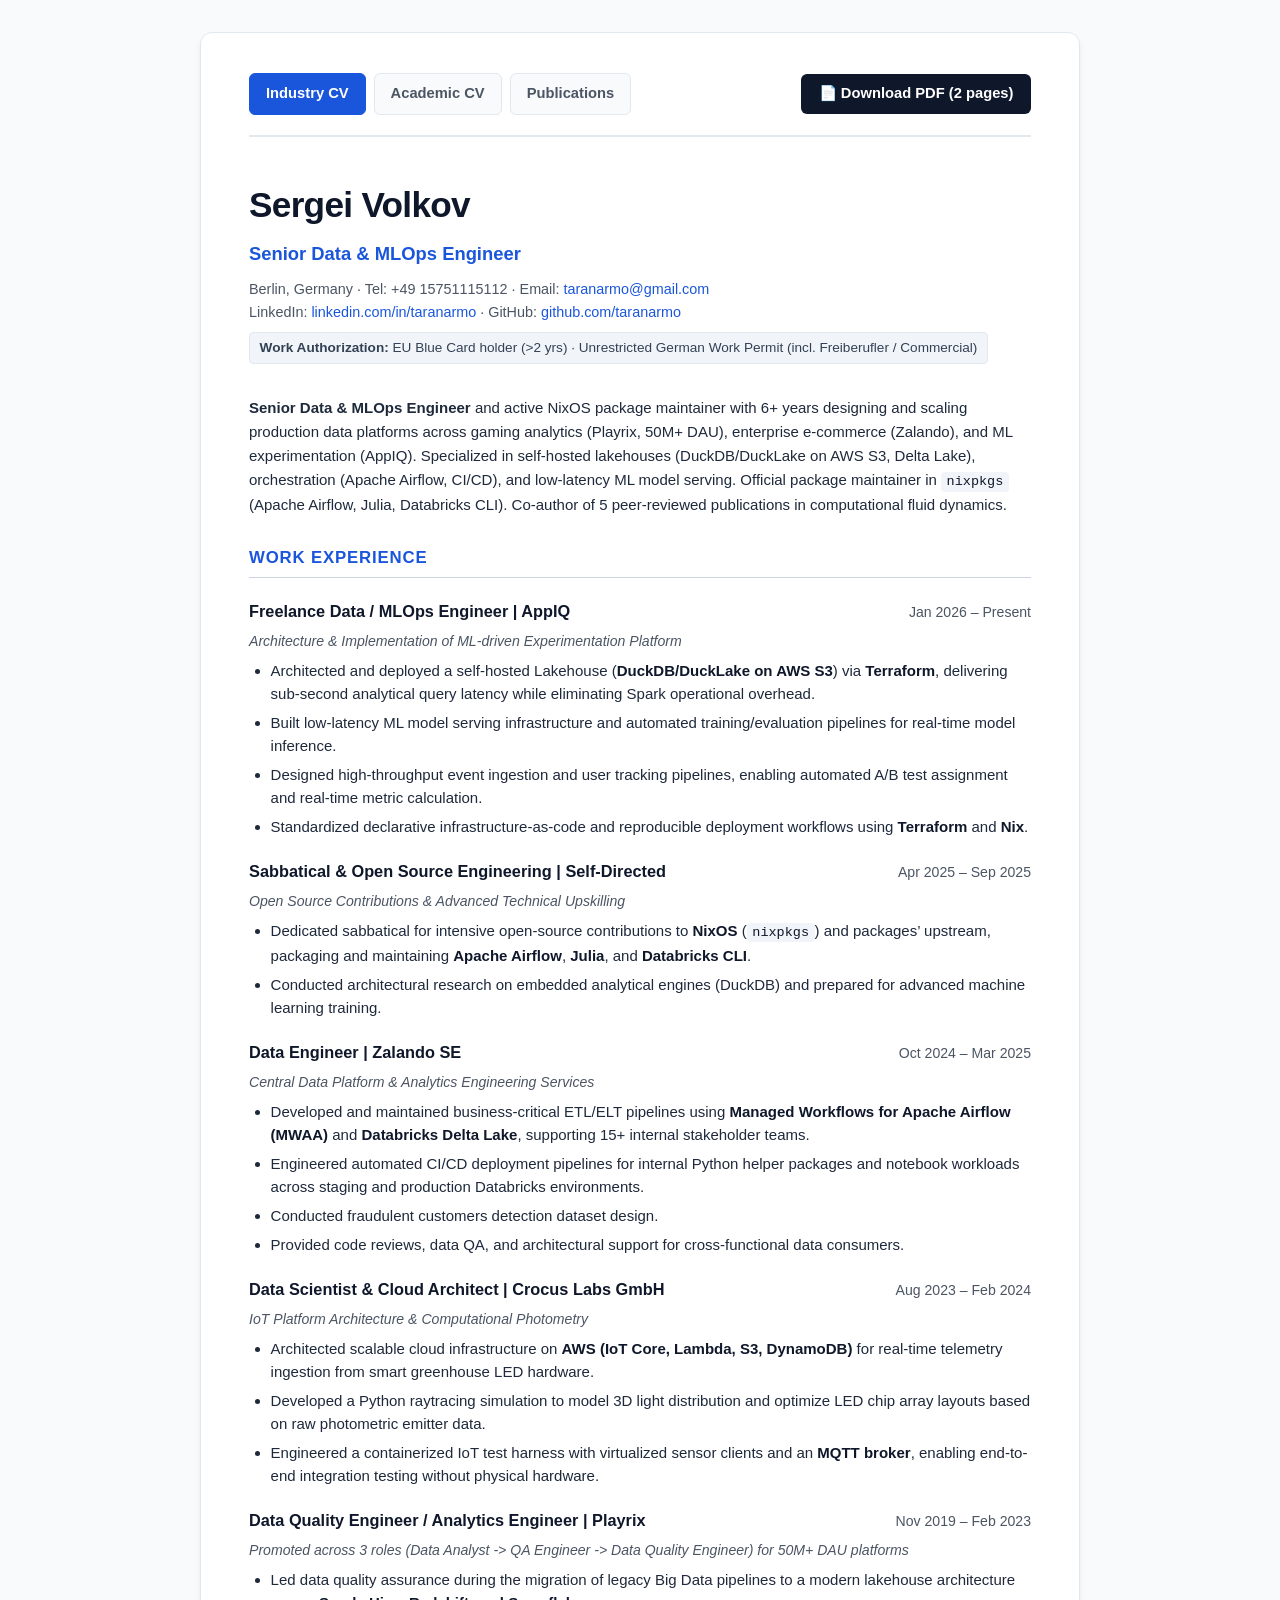
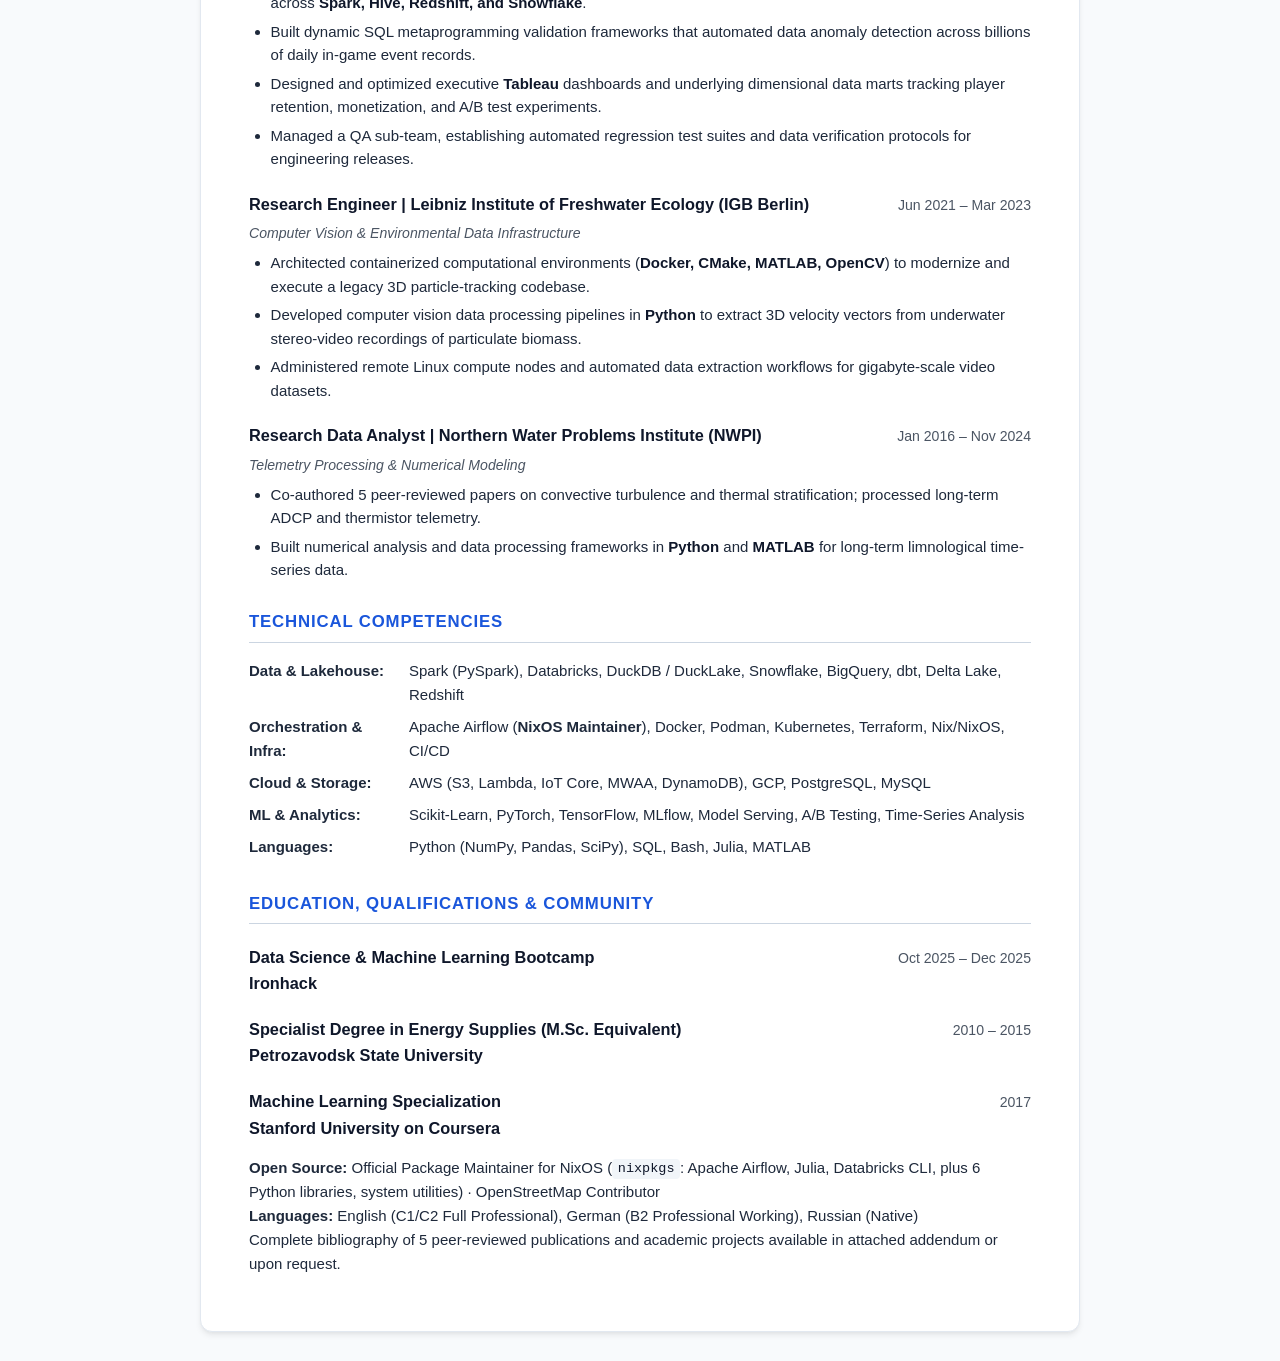
==== commit ee50fac3: "Deploying to master from @ taranarmo/CV-with-Markdown-and-Nix@61b60c0e36c036ddc2c0bebe493d2d2dc31adb" ====
--- a/cv/index.html
+++ b/cv/index.html
@@ -1 +1 @@
-<!DOCTYPE html><html lang="en"><head><meta charset="utf-8"><meta name="viewport" content="width=device-width, initial-scale=1"></head><body><link rel="stylesheet" href="style.css"><nav class="cv-nav"><div class="nav-tabs"><a class="nav-tab active" href="cv.html">Industry CV</a> <a class="nav-tab" href="academic_cv.html">Academic CV</a> <a class="nav-tab" href="publications.html">Publications</a></div><a class="nav-download" href="cv.pdf" download>📄 Download PDF (2 pages)</a></nav><div class="cv-header"><h1>Sergei Volkov</h1><div class="subtitle">Senior Data &amp; MLOps Engineer</div><div class="contact-row">Berlin, Germany · Tel: +49 15751115112 · Email: <a href="mailto:taranarmo@gmail.com">taranarmo@gmail.com</a><br>LinkedIn: <a href="https://www.linkedin.com/in/taranarmo">linkedin.com/in/taranarmo</a> · GitHub: <a href="https://github.com/taranarmo">github.com/taranarmo</a></div><div class="work-auth"><strong>Work Authorization:</strong> EU Blue Card holder (>2 yrs) · Unrestricted German Work Permit (incl. Freiberufler / Commercial)</div></div><p><strong>Senior Data &amp; MLOps Engineer</strong> and active NixOS package maintainer with 6+ years designing and scaling production data platforms across gaming analytics (Playrix, 50M+ DAU), enterprise e-commerce (Zalando), and ML experimentation (AppIQ). Specialized in self-hosted lakehouses (DuckDB/DuckLake on AWS S3, Delta Lake), orchestration (Apache Airflow, CI/CD), and low-latency ML model serving. Official package maintainer in <code>nixpkgs</code> (Apache Airflow, Julia, Databricks CLI). Co-author of 5 peer-reviewed publications in computational fluid dynamics.</p><h3>WORK EXPERIENCE</h3><div class="item-header"><div class="item-title"><strong>Data / MLOps Engineer</strong> | <strong>AppIQ</strong></div><div class="item-period">Jan 2026 – Present</div></div><div class="item-duty">Architecture &amp; Implementation of ML-driven Experimentation Platform</div><ul><li>Architected and deployed a self-hosted Lakehouse (<strong>DuckDB/DuckLake on AWS S3</strong>) via <strong>Terraform</strong>, delivering sub-second analytical query latency while eliminating Spark operational overhead.</li><li>Built low-latency ML model serving infrastructure and automated training/evaluation pipelines for real-time model inference.</li><li>Designed high-throughput event ingestion and user tracking pipelines, enabling automated A/B test assignment and real-time metric calculation.</li><li>Standardized declarative infrastructure-as-code and reproducible deployment workflows using <strong>Terraform</strong> and <strong>Nix</strong>.</li></ul><div class="item-header"><div class="item-title"><strong>Open Source Engineering</strong> | <strong>Self-employed</strong></div><div class="item-period">Apr 2025 – Sep 2025</div></div><div class="item-duty">Open Source Contributions &amp; Advanced Technical Upskilling</div><ul><li>Dedicated sabbatical for intensive open-source contributions to <strong>NixOS</strong> (<code>nixpkgs</code>) and packages’ upstream, packaging and maintaining <strong>Apache Airflow</strong>, <strong>Julia</strong>, and <strong>Databricks CLI</strong>.</li><li>Conducted architectural research on embedded analytical engines (DuckDB) and prepared for advanced machine learning training.</li></ul><div class="item-header"><div class="item-title"><strong>Data Engineer</strong> | <strong>Zalando SE</strong></div><div class="item-period">Oct 2024 – Mar 2025</div></div><div class="item-duty">Central Data Platform &amp; Analytics Engineering Services</div><ul><li>Developed and maintained business-critical ETL/ELT pipelines using <strong>Managed Workflows for Apache Airflow (MWAA)</strong> and <strong>Databricks Delta Lake</strong>, supporting 15+ internal stakeholder teams.</li><li>Engineered automated CI/CD deployment pipelines for internal Python helper packages and notebook workloads across staging and production Databricks environments.</li><li>Conducted fraudulent customers detection dataset design.</li><li>Provided code reviews, data QA, and architectural support for cross-functional data consumers.</li></ul><div class="item-header"><div class="item-title"><strong>Data Scientist &amp; Cloud Architect</strong> | <strong>Crocus Labs GmbH</strong></div><div class="item-period">Aug 2023 – Feb 2024</div></div><div class="item-duty">IoT Platform Architecture &amp; Computational Photometry</div><ul><li>Architected scalable cloud infrastructure on <strong>AWS (IoT Core, Lambda, S3, DynamoDB)</strong> for real-time telemetry ingestion from smart greenhouse LED hardware.</li><li>Developed a Python raytracing simulation to model 3D light distribution and optimize LED chip array layouts based on raw photometric emitter data.</li><li>Engineered a containerized IoT test harness with virtualized sensor clients and an <strong>MQTT broker</strong>, enabling end-to-end integration testing without physical hardware.</li></ul><div class="item-header"><div class="item-title"><strong>Data Quality Engineer / Analytics Engineer</strong> | <strong>Playrix</strong></div><div class="item-period">Nov 2019 – Feb 2023</div></div><div class="item-duty">Promoted across 3 roles (Data Analyst -> QA Engineer -> Data Quality Engineer) for 50M+ DAU platforms</div><ul><li>Led data quality assurance during the migration of legacy Big Data pipelines to a modern lakehouse architecture across <strong>Spark, Hive, Redshift, and Snowflake</strong>.</li><li>Built dynamic SQL metaprogramming validation frameworks that automated data anomaly detection across billions of daily in-game event records.</li><li>Designed and optimized executive <strong>Tableau</strong> dashboards and underlying dimensional data marts tracking player retention, monetization, and A/B test experiments.</li><li>Managed a QA sub-team, establishing automated regression test suites and data verification protocols for engineering releases.</li></ul><div class="item-header"><div class="item-title"><strong>Research Engineer</strong> | <strong>Leibniz Institute of Freshwater Ecology (IGB Berlin)</strong></div><div class="item-period">Jun 2021 – Mar 2023</div></div><div class="item-duty">Computer Vision &amp; Environmental Data Infrastructure</div><ul><li>Architected containerized computational environments (<strong>Docker, CMake, MATLAB, OpenCV</strong>) to modernize and execute a legacy 3D particle-tracking codebase.</li><li>Developed computer vision data processing pipelines in <strong>Python</strong> to extract 3D velocity vectors from underwater stereo-video recordings of particulate biomass.</li><li>Administered remote Linux compute nodes and automated data extraction workflows for gigabyte-scale video datasets.</li></ul><div class="item-header"><div class="item-title"><strong>Research Data Analyst</strong> | <strong>Northern Water Problems Institute (NWPI)</strong></div><div class="item-period">Jan 2016 – Nov 2024</div></div><div class="item-duty">Telemetry Processing &amp; Numerical Modeling</div><ul><li>Co-authored 5 peer-reviewed papers on convective turbulence and thermal stratification; processed long-term ADCP and thermistor telemetry.</li><li>Built numerical analysis and data processing frameworks in <strong>Python</strong> and <strong>MATLAB</strong> for long-term limnological time-series data.</li></ul><h3>TECHNICAL COMPETENCIES</h3><table><tr><td><strong>Data &amp; Lakehouse:</strong></td><td>Spark (PySpark), Databricks, DuckDB / DuckLake, Snowflake, BigQuery, dbt, Delta Lake, Redshift</td></tr><tr><td><strong>Orchestration &amp; Infra:</strong></td><td>Apache Airflow (<strong>NixOS Maintainer</strong>), Docker, Podman, Kubernetes, Terraform, Nix/NixOS, CI/CD</td></tr><tr><td><strong>Cloud &amp; Storage:</strong></td><td>AWS (S3, Lambda, IoT Core, MWAA, DynamoDB), GCP, PostgreSQL, MySQL</td></tr><tr><td><strong>ML &amp; Analytics:</strong></td><td>Scikit-Learn, PyTorch, TensorFlow, MLflow, Model Serving, A/B Testing, Time-Series Analysis</td></tr><tr><td><strong>Languages:</strong></td><td>Python (NumPy, Pandas, SciPy), SQL, Bash, Julia, MATLAB</td></tr></table><h3>EDUCATION, QUALIFICATIONS &amp; COMMUNITY</h3><div class="item-header"><div class="item-title"><strong>Data Science &amp; Machine Learning Bootcamp</strong><br>Ironhack</div><div class="item-period">Oct 2025 – Dec 2025</div></div><div class="item-header"><div class="item-title"><strong>Specialist Degree in Energy Supplies (M.Sc. Equivalent)</strong><br>Petrozavodsk State University</div><div class="item-period">2010 – 2015</div></div><div class="item-header"><div class="item-title"><strong>Machine Learning Specialization</strong><br>Stanford University on Coursera</div><div class="item-period">2017</div></div><p><strong>Open Source:</strong> Official Package Maintainer for NixOS (<code>nixpkgs</code>: Apache Airflow, Julia, Databricks CLI, plus 6 Python libraries, system utilities) · OpenStreetMap Contributor<br><strong>Languages:</strong> English (C1/C2 Full Professional), German (B2 Professional Working), Russian (Native)<br>Complete bibliography of 5 peer-reviewed publications and academic projects available in attached addendum or upon request.</p></body></html>+<!DOCTYPE html><html lang="en"><head><meta charset="utf-8"><meta name="viewport" content="width=device-width, initial-scale=1"></head><body><link rel="stylesheet" href="style.css"><nav class="cv-nav"><div class="nav-tabs"><a class="nav-tab active" href="cv.html">Industry CV</a> <a class="nav-tab" href="academic_cv.html">Academic CV</a> <a class="nav-tab" href="publications.html">Publications</a></div><a class="nav-download" href="cv.pdf" download>📄 Download PDF (2 pages)</a></nav><div class="cv-header"><h1>Sergei Volkov</h1><div class="subtitle">Senior Data &amp; MLOps Engineer</div><div class="contact-row">Berlin, Germany · Tel: +49 15751115112 · Email: <a href="mailto:taranarmo@gmail.com">taranarmo@gmail.com</a><br>LinkedIn: <a href="https://www.linkedin.com/in/taranarmo">linkedin.com/in/taranarmo</a> · GitHub: <a href="https://github.com/taranarmo">github.com/taranarmo</a></div><div class="work-auth"><strong>Work Authorization:</strong> EU Blue Card holder (>2 yrs) · Unrestricted German Work Permit (incl. Freiberufler / Commercial)</div></div><p><strong>Senior Data &amp; MLOps Engineer</strong> and active NixOS package maintainer with 6+ years designing and scaling production data platforms across gaming analytics (Playrix, 50M+ DAU), enterprise e-commerce (Zalando), and ML experimentation (AppIQ). Specialized in self-hosted lakehouses (DuckDB/DuckLake on AWS S3, Delta Lake), orchestration (Apache Airflow, CI/CD), and low-latency ML model serving. Official package maintainer in <code>nixpkgs</code> (Apache Airflow, Julia, Databricks CLI). Co-author of 5 peer-reviewed publications in computational fluid dynamics.</p><h3>WORK EXPERIENCE</h3><div class="item-header"><div class="item-title"><strong>Freelance Data / MLOps Engineer</strong> | <strong>AppIQ</strong></div><div class="item-period">Jan 2026 – Present</div></div><div class="item-duty">Architecture &amp; Implementation of ML-driven Experimentation Platform</div><ul><li>Architected and deployed a self-hosted Lakehouse (<strong>DuckDB/DuckLake on AWS S3</strong>) via <strong>Terraform</strong>, delivering sub-second analytical query latency while eliminating Spark operational overhead.</li><li>Built low-latency ML model serving infrastructure and automated training/evaluation pipelines for real-time model inference.</li><li>Designed high-throughput event ingestion and user tracking pipelines, enabling automated A/B test assignment and real-time metric calculation.</li><li>Standardized declarative infrastructure-as-code and reproducible deployment workflows using <strong>Terraform</strong> and <strong>Nix</strong>.</li></ul><div class="item-header"><div class="item-title"><strong>Sabbatical &amp; Open Source Engineering</strong> | <strong>Self-Directed</strong></div><div class="item-period">Apr 2025 – Sep 2025</div></div><div class="item-duty">Open Source Contributions &amp; Advanced Technical Upskilling</div><ul><li>Dedicated sabbatical for intensive open-source contributions to <strong>NixOS</strong> (<code>nixpkgs</code>) and packages’ upstream, packaging and maintaining <strong>Apache Airflow</strong>, <strong>Julia</strong>, and <strong>Databricks CLI</strong>.</li><li>Conducted architectural research on embedded analytical engines (DuckDB) and prepared for advanced machine learning training.</li></ul><div class="item-header"><div class="item-title"><strong>Data Engineer</strong> | <strong>Zalando SE</strong></div><div class="item-period">Oct 2024 – Mar 2025</div></div><div class="item-duty">Central Data Platform &amp; Analytics Engineering Services</div><ul><li>Developed and maintained business-critical ETL/ELT pipelines using <strong>Managed Workflows for Apache Airflow (MWAA)</strong> and <strong>Databricks Delta Lake</strong>, supporting 15+ internal stakeholder teams.</li><li>Engineered automated CI/CD deployment pipelines for internal Python helper packages and notebook workloads across staging and production Databricks environments.</li><li>Conducted fraudulent customers detection dataset design.</li><li>Provided code reviews, data QA, and architectural support for cross-functional data consumers.</li></ul><div class="item-header"><div class="item-title"><strong>Data Scientist &amp; Cloud Architect</strong> | <strong>Crocus Labs GmbH</strong></div><div class="item-period">Aug 2023 – Feb 2024</div></div><div class="item-duty">IoT Platform Architecture &amp; Computational Photometry</div><ul><li>Architected scalable cloud infrastructure on <strong>AWS (IoT Core, Lambda, S3, DynamoDB)</strong> for real-time telemetry ingestion from smart greenhouse LED hardware.</li><li>Developed a Python raytracing simulation to model 3D light distribution and optimize LED chip array layouts based on raw photometric emitter data.</li><li>Engineered a containerized IoT test harness with virtualized sensor clients and an <strong>MQTT broker</strong>, enabling end-to-end integration testing without physical hardware.</li></ul><div class="item-header"><div class="item-title"><strong>Data Quality Engineer / Analytics Engineer</strong> | <strong>Playrix</strong></div><div class="item-period">Nov 2019 – Feb 2023</div></div><div class="item-duty">Promoted across 3 roles (Data Analyst -> QA Engineer -> Data Quality Engineer) for 50M+ DAU platforms</div><ul><li>Led data quality assurance during the migration of legacy Big Data pipelines to a modern lakehouse architecture across <strong>Spark, Hive, Redshift, and Snowflake</strong>.</li><li>Built dynamic SQL metaprogramming validation frameworks that automated data anomaly detection across billions of daily in-game event records.</li><li>Designed and optimized executive <strong>Tableau</strong> dashboards and underlying dimensional data marts tracking player retention, monetization, and A/B test experiments.</li><li>Managed a QA sub-team, establishing automated regression test suites and data verification protocols for engineering releases.</li></ul><div class="item-header"><div class="item-title"><strong>Research Engineer</strong> | <strong>Leibniz Institute of Freshwater Ecology (IGB Berlin)</strong></div><div class="item-period">Jun 2021 – Mar 2023</div></div><div class="item-duty">Computer Vision &amp; Environmental Data Infrastructure</div><ul><li>Architected containerized computational environments (<strong>Docker, CMake, MATLAB, OpenCV</strong>) to modernize and execute a legacy 3D particle-tracking codebase.</li><li>Developed computer vision data processing pipelines in <strong>Python</strong> to extract 3D velocity vectors from underwater stereo-video recordings of particulate biomass.</li><li>Administered remote Linux compute nodes and automated data extraction workflows for gigabyte-scale video datasets.</li></ul><div class="item-header"><div class="item-title"><strong>Research Data Analyst</strong> | <strong>Northern Water Problems Institute (NWPI)</strong></div><div class="item-period">Jan 2016 – Nov 2024</div></div><div class="item-duty">Telemetry Processing &amp; Numerical Modeling</div><ul><li>Co-authored 5 peer-reviewed papers on convective turbulence and thermal stratification; processed long-term ADCP and thermistor telemetry.</li><li>Built numerical analysis and data processing frameworks in <strong>Python</strong> and <strong>MATLAB</strong> for long-term limnological time-series data.</li></ul><h3>TECHNICAL COMPETENCIES</h3><table><tr><td><strong>Data &amp; Lakehouse:</strong></td><td>Spark (PySpark), Databricks, DuckDB / DuckLake, Snowflake, BigQuery, dbt, Delta Lake, Redshift</td></tr><tr><td><strong>Orchestration &amp; Infra:</strong></td><td>Apache Airflow (<strong>NixOS Maintainer</strong>), Docker, Podman, Kubernetes, Terraform, Nix/NixOS, CI/CD</td></tr><tr><td><strong>Cloud &amp; Storage:</strong></td><td>AWS (S3, Lambda, IoT Core, MWAA, DynamoDB), GCP, PostgreSQL, MySQL</td></tr><tr><td><strong>ML &amp; Analytics:</strong></td><td>Scikit-Learn, PyTorch, TensorFlow, MLflow, Model Serving, A/B Testing, Time-Series Analysis</td></tr><tr><td><strong>Languages:</strong></td><td>Python (NumPy, Pandas, SciPy), SQL, Bash, Julia, MATLAB</td></tr></table><h3>EDUCATION, QUALIFICATIONS &amp; COMMUNITY</h3><div class="item-header"><div class="item-title"><strong>Data Science &amp; Machine Learning Bootcamp</strong><br>Ironhack</div><div class="item-period">Oct 2025 – Dec 2025</div></div><div class="item-header"><div class="item-title"><strong>Specialist Degree in Energy Supplies (M.Sc. Equivalent)</strong><br>Petrozavodsk State University</div><div class="item-period">2010 – 2015</div></div><div class="item-header"><div class="item-title"><strong>Machine Learning Specialization</strong><br>Stanford University on Coursera</div><div class="item-period">2017</div></div><p><strong>Open Source:</strong> Official Package Maintainer for NixOS (<code>nixpkgs</code>: Apache Airflow, Julia, Databricks CLI, plus 6 Python libraries, system utilities) · OpenStreetMap Contributor<br><strong>Languages:</strong> English (C1/C2 Full Professional), German (B2 Professional Working), Russian (Native)<br>Complete bibliography of 5 peer-reviewed publications and academic projects available in attached addendum or upon request.</p></body></html>
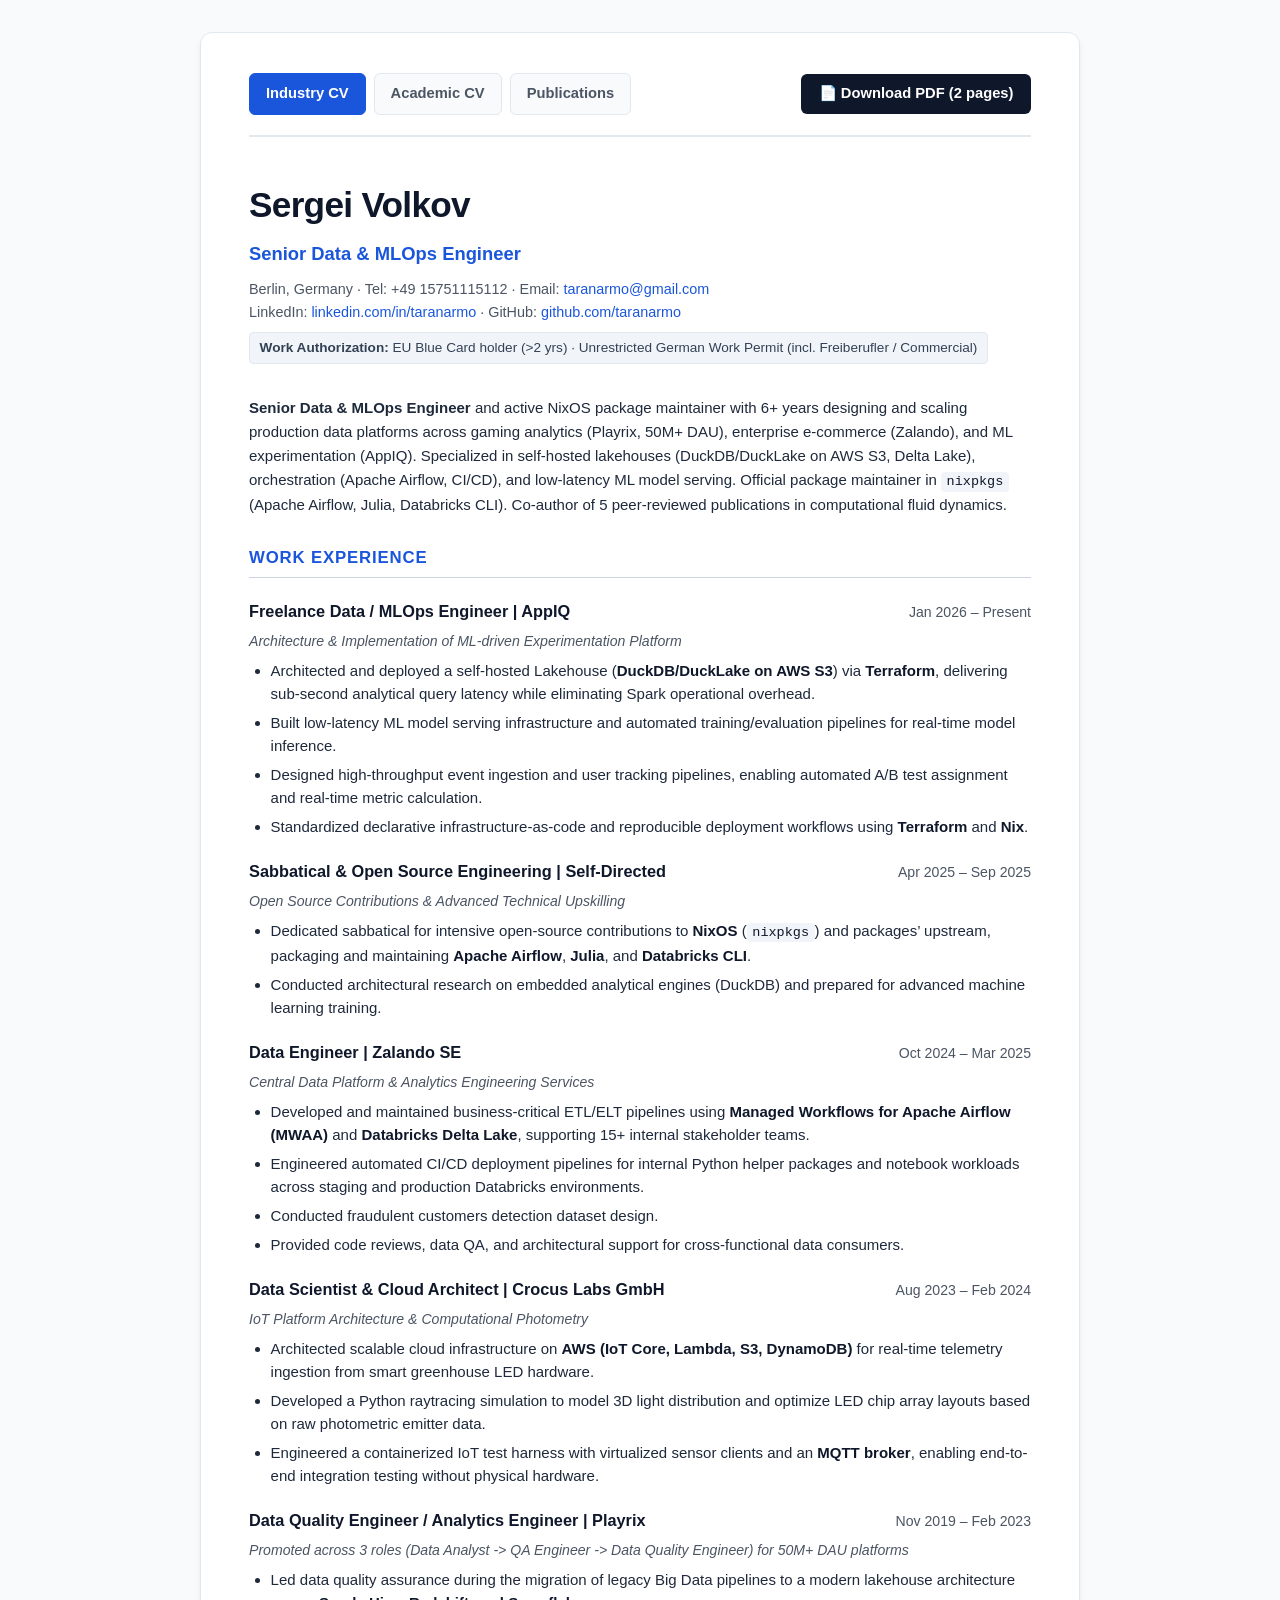
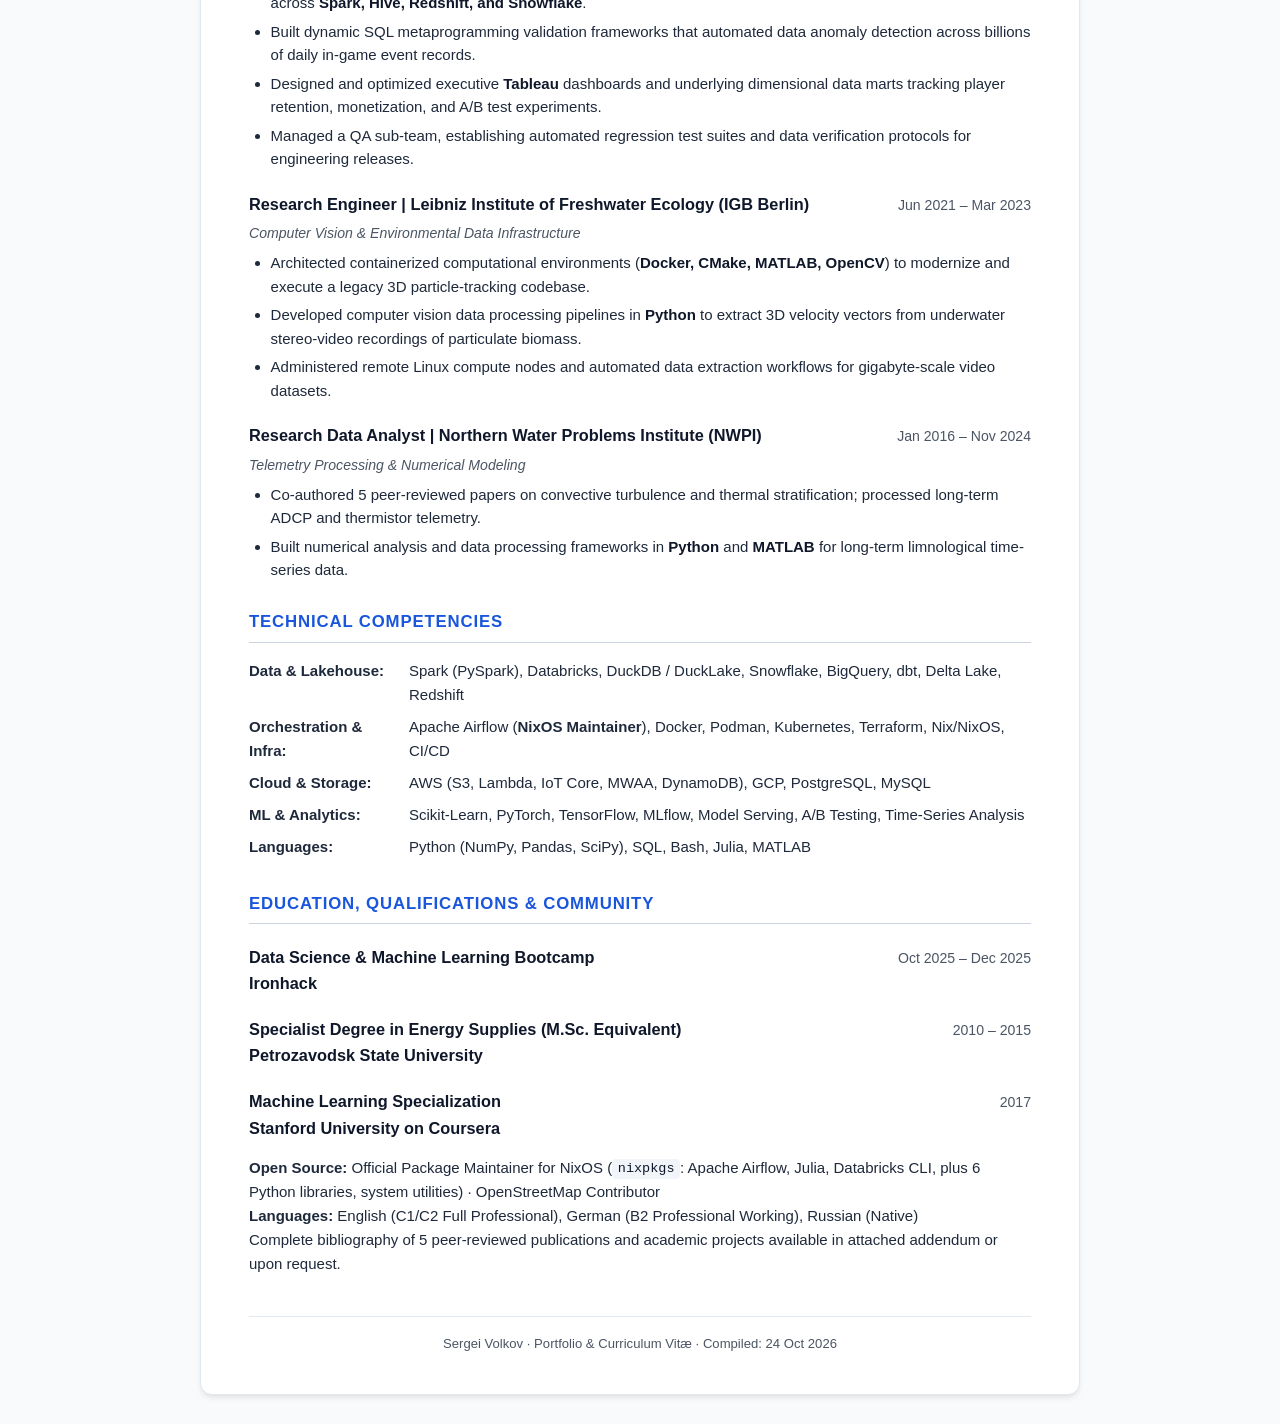
==== commit 46dc2d39: "Deploying to master from @ taranarmo/CV-with-Markdown-and-Nix@b45bd76b521d226d0333ecbebc0613a7ee44a3" ====
--- a/cv/index.html
+++ b/cv/index.html
@@ -1 +1 @@
-<!DOCTYPE html><html lang="en"><head><meta charset="utf-8"><meta name="viewport" content="width=device-width, initial-scale=1"></head><body><link rel="stylesheet" href="style.css"><nav class="cv-nav"><div class="nav-tabs"><a class="nav-tab active" href="cv.html">Industry CV</a> <a class="nav-tab" href="academic_cv.html">Academic CV</a> <a class="nav-tab" href="publications.html">Publications</a></div><a class="nav-download" href="cv.pdf" download>📄 Download PDF (2 pages)</a></nav><div class="cv-header"><h1>Sergei Volkov</h1><div class="subtitle">Senior Data &amp; MLOps Engineer</div><div class="contact-row">Berlin, Germany · Tel: +49 15751115112 · Email: <a href="mailto:taranarmo@gmail.com">taranarmo@gmail.com</a><br>LinkedIn: <a href="https://www.linkedin.com/in/taranarmo">linkedin.com/in/taranarmo</a> · GitHub: <a href="https://github.com/taranarmo">github.com/taranarmo</a></div><div class="work-auth"><strong>Work Authorization:</strong> EU Blue Card holder (>2 yrs) · Unrestricted German Work Permit (incl. Freiberufler / Commercial)</div></div><p><strong>Senior Data &amp; MLOps Engineer</strong> and active NixOS package maintainer with 6+ years designing and scaling production data platforms across gaming analytics (Playrix, 50M+ DAU), enterprise e-commerce (Zalando), and ML experimentation (AppIQ). Specialized in self-hosted lakehouses (DuckDB/DuckLake on AWS S3, Delta Lake), orchestration (Apache Airflow, CI/CD), and low-latency ML model serving. Official package maintainer in <code>nixpkgs</code> (Apache Airflow, Julia, Databricks CLI). Co-author of 5 peer-reviewed publications in computational fluid dynamics.</p><h3>WORK EXPERIENCE</h3><div class="item-header"><div class="item-title"><strong>Freelance Data / MLOps Engineer</strong> | <strong>AppIQ</strong></div><div class="item-period">Jan 2026 – Present</div></div><div class="item-duty">Architecture &amp; Implementation of ML-driven Experimentation Platform</div><ul><li>Architected and deployed a self-hosted Lakehouse (<strong>DuckDB/DuckLake on AWS S3</strong>) via <strong>Terraform</strong>, delivering sub-second analytical query latency while eliminating Spark operational overhead.</li><li>Built low-latency ML model serving infrastructure and automated training/evaluation pipelines for real-time model inference.</li><li>Designed high-throughput event ingestion and user tracking pipelines, enabling automated A/B test assignment and real-time metric calculation.</li><li>Standardized declarative infrastructure-as-code and reproducible deployment workflows using <strong>Terraform</strong> and <strong>Nix</strong>.</li></ul><div class="item-header"><div class="item-title"><strong>Sabbatical &amp; Open Source Engineering</strong> | <strong>Self-Directed</strong></div><div class="item-period">Apr 2025 – Sep 2025</div></div><div class="item-duty">Open Source Contributions &amp; Advanced Technical Upskilling</div><ul><li>Dedicated sabbatical for intensive open-source contributions to <strong>NixOS</strong> (<code>nixpkgs</code>) and packages’ upstream, packaging and maintaining <strong>Apache Airflow</strong>, <strong>Julia</strong>, and <strong>Databricks CLI</strong>.</li><li>Conducted architectural research on embedded analytical engines (DuckDB) and prepared for advanced machine learning training.</li></ul><div class="item-header"><div class="item-title"><strong>Data Engineer</strong> | <strong>Zalando SE</strong></div><div class="item-period">Oct 2024 – Mar 2025</div></div><div class="item-duty">Central Data Platform &amp; Analytics Engineering Services</div><ul><li>Developed and maintained business-critical ETL/ELT pipelines using <strong>Managed Workflows for Apache Airflow (MWAA)</strong> and <strong>Databricks Delta Lake</strong>, supporting 15+ internal stakeholder teams.</li><li>Engineered automated CI/CD deployment pipelines for internal Python helper packages and notebook workloads across staging and production Databricks environments.</li><li>Conducted fraudulent customers detection dataset design.</li><li>Provided code reviews, data QA, and architectural support for cross-functional data consumers.</li></ul><div class="item-header"><div class="item-title"><strong>Data Scientist &amp; Cloud Architect</strong> | <strong>Crocus Labs GmbH</strong></div><div class="item-period">Aug 2023 – Feb 2024</div></div><div class="item-duty">IoT Platform Architecture &amp; Computational Photometry</div><ul><li>Architected scalable cloud infrastructure on <strong>AWS (IoT Core, Lambda, S3, DynamoDB)</strong> for real-time telemetry ingestion from smart greenhouse LED hardware.</li><li>Developed a Python raytracing simulation to model 3D light distribution and optimize LED chip array layouts based on raw photometric emitter data.</li><li>Engineered a containerized IoT test harness with virtualized sensor clients and an <strong>MQTT broker</strong>, enabling end-to-end integration testing without physical hardware.</li></ul><div class="item-header"><div class="item-title"><strong>Data Quality Engineer / Analytics Engineer</strong> | <strong>Playrix</strong></div><div class="item-period">Nov 2019 – Feb 2023</div></div><div class="item-duty">Promoted across 3 roles (Data Analyst -> QA Engineer -> Data Quality Engineer) for 50M+ DAU platforms</div><ul><li>Led data quality assurance during the migration of legacy Big Data pipelines to a modern lakehouse architecture across <strong>Spark, Hive, Redshift, and Snowflake</strong>.</li><li>Built dynamic SQL metaprogramming validation frameworks that automated data anomaly detection across billions of daily in-game event records.</li><li>Designed and optimized executive <strong>Tableau</strong> dashboards and underlying dimensional data marts tracking player retention, monetization, and A/B test experiments.</li><li>Managed a QA sub-team, establishing automated regression test suites and data verification protocols for engineering releases.</li></ul><div class="item-header"><div class="item-title"><strong>Research Engineer</strong> | <strong>Leibniz Institute of Freshwater Ecology (IGB Berlin)</strong></div><div class="item-period">Jun 2021 – Mar 2023</div></div><div class="item-duty">Computer Vision &amp; Environmental Data Infrastructure</div><ul><li>Architected containerized computational environments (<strong>Docker, CMake, MATLAB, OpenCV</strong>) to modernize and execute a legacy 3D particle-tracking codebase.</li><li>Developed computer vision data processing pipelines in <strong>Python</strong> to extract 3D velocity vectors from underwater stereo-video recordings of particulate biomass.</li><li>Administered remote Linux compute nodes and automated data extraction workflows for gigabyte-scale video datasets.</li></ul><div class="item-header"><div class="item-title"><strong>Research Data Analyst</strong> | <strong>Northern Water Problems Institute (NWPI)</strong></div><div class="item-period">Jan 2016 – Nov 2024</div></div><div class="item-duty">Telemetry Processing &amp; Numerical Modeling</div><ul><li>Co-authored 5 peer-reviewed papers on convective turbulence and thermal stratification; processed long-term ADCP and thermistor telemetry.</li><li>Built numerical analysis and data processing frameworks in <strong>Python</strong> and <strong>MATLAB</strong> for long-term limnological time-series data.</li></ul><h3>TECHNICAL COMPETENCIES</h3><table><tr><td><strong>Data &amp; Lakehouse:</strong></td><td>Spark (PySpark), Databricks, DuckDB / DuckLake, Snowflake, BigQuery, dbt, Delta Lake, Redshift</td></tr><tr><td><strong>Orchestration &amp; Infra:</strong></td><td>Apache Airflow (<strong>NixOS Maintainer</strong>), Docker, Podman, Kubernetes, Terraform, Nix/NixOS, CI/CD</td></tr><tr><td><strong>Cloud &amp; Storage:</strong></td><td>AWS (S3, Lambda, IoT Core, MWAA, DynamoDB), GCP, PostgreSQL, MySQL</td></tr><tr><td><strong>ML &amp; Analytics:</strong></td><td>Scikit-Learn, PyTorch, TensorFlow, MLflow, Model Serving, A/B Testing, Time-Series Analysis</td></tr><tr><td><strong>Languages:</strong></td><td>Python (NumPy, Pandas, SciPy), SQL, Bash, Julia, MATLAB</td></tr></table><h3>EDUCATION, QUALIFICATIONS &amp; COMMUNITY</h3><div class="item-header"><div class="item-title"><strong>Data Science &amp; Machine Learning Bootcamp</strong><br>Ironhack</div><div class="item-period">Oct 2025 – Dec 2025</div></div><div class="item-header"><div class="item-title"><strong>Specialist Degree in Energy Supplies (M.Sc. Equivalent)</strong><br>Petrozavodsk State University</div><div class="item-period">2010 – 2015</div></div><div class="item-header"><div class="item-title"><strong>Machine Learning Specialization</strong><br>Stanford University on Coursera</div><div class="item-period">2017</div></div><p><strong>Open Source:</strong> Official Package Maintainer for NixOS (<code>nixpkgs</code>: Apache Airflow, Julia, Databricks CLI, plus 6 Python libraries, system utilities) · OpenStreetMap Contributor<br><strong>Languages:</strong> English (C1/C2 Full Professional), German (B2 Professional Working), Russian (Native)<br>Complete bibliography of 5 peer-reviewed publications and academic projects available in attached addendum or upon request.</p></body></html>+<!DOCTYPE html><html lang="en"><head><meta charset="utf-8"><meta name="viewport" content="width=device-width, initial-scale=1"></head><body><link rel="stylesheet" href="style.css"><nav class="cv-nav"><div class="nav-tabs"><a class="nav-tab active" href="cv.html">Industry CV</a> <a class="nav-tab" href="academic_cv.html">Academic CV</a> <a class="nav-tab" href="publications.html">Publications</a></div><a class="nav-download" href="cv.pdf" download>📄 Download PDF (2 pages)</a></nav><div class="cv-header"><h1>Sergei Volkov</h1><div class="subtitle">Senior Data &amp; MLOps Engineer</div><div class="contact-row">Berlin, Germany · Tel: +49 15751115112 · Email: <a href="mailto:taranarmo@gmail.com">taranarmo@gmail.com</a><br>LinkedIn: <a href="https://www.linkedin.com/in/taranarmo">linkedin.com/in/taranarmo</a> · GitHub: <a href="https://github.com/taranarmo">github.com/taranarmo</a></div><div class="work-auth"><strong>Work Authorization:</strong> EU Blue Card holder (>2 yrs) · Unrestricted German Work Permit (incl. Freiberufler / Commercial)</div></div><p><strong>Senior Data &amp; MLOps Engineer</strong> and active NixOS package maintainer with 6+ years designing and scaling production data platforms across gaming analytics (Playrix, 50M+ DAU), enterprise e-commerce (Zalando), and ML experimentation (AppIQ). Specialized in self-hosted lakehouses (DuckDB/DuckLake on AWS S3, Delta Lake), orchestration (Apache Airflow, CI/CD), and low-latency ML model serving. Official package maintainer in <code>nixpkgs</code> (Apache Airflow, Julia, Databricks CLI). Co-author of 5 peer-reviewed publications in computational fluid dynamics.</p><h3>WORK EXPERIENCE</h3><div class="item-header"><div class="item-title"><strong>Freelance Data / MLOps Engineer</strong> | <strong>AppIQ</strong></div><div class="item-period">Jan 2026 – Present</div></div><div class="item-duty">Architecture &amp; Implementation of ML-driven Experimentation Platform</div><ul><li>Architected and deployed a self-hosted Lakehouse (<strong>DuckDB/DuckLake on AWS S3</strong>) via <strong>Terraform</strong>, delivering sub-second analytical query latency while eliminating Spark operational overhead.</li><li>Built low-latency ML model serving infrastructure and automated training/evaluation pipelines for real-time model inference.</li><li>Designed high-throughput event ingestion and user tracking pipelines, enabling automated A/B test assignment and real-time metric calculation.</li><li>Standardized declarative infrastructure-as-code and reproducible deployment workflows using <strong>Terraform</strong> and <strong>Nix</strong>.</li></ul><div class="item-header"><div class="item-title"><strong>Sabbatical &amp; Open Source Engineering</strong> | <strong>Self-Directed</strong></div><div class="item-period">Apr 2025 – Sep 2025</div></div><div class="item-duty">Open Source Contributions &amp; Advanced Technical Upskilling</div><ul><li>Dedicated sabbatical for intensive open-source contributions to <strong>NixOS</strong> (<code>nixpkgs</code>) and packages’ upstream, packaging and maintaining <strong>Apache Airflow</strong>, <strong>Julia</strong>, and <strong>Databricks CLI</strong>.</li><li>Conducted architectural research on embedded analytical engines (DuckDB) and prepared for advanced machine learning training.</li></ul><div class="item-header"><div class="item-title"><strong>Data Engineer</strong> | <strong>Zalando SE</strong></div><div class="item-period">Oct 2024 – Mar 2025</div></div><div class="item-duty">Central Data Platform &amp; Analytics Engineering Services</div><ul><li>Developed and maintained business-critical ETL/ELT pipelines using <strong>Managed Workflows for Apache Airflow (MWAA)</strong> and <strong>Databricks Delta Lake</strong>, supporting 15+ internal stakeholder teams.</li><li>Engineered automated CI/CD deployment pipelines for internal Python helper packages and notebook workloads across staging and production Databricks environments.</li><li>Conducted fraudulent customers detection dataset design.</li><li>Provided code reviews, data QA, and architectural support for cross-functional data consumers.</li></ul><div class="item-header"><div class="item-title"><strong>Data Scientist &amp; Cloud Architect</strong> | <strong>Crocus Labs GmbH</strong></div><div class="item-period">Aug 2023 – Feb 2024</div></div><div class="item-duty">IoT Platform Architecture &amp; Computational Photometry</div><ul><li>Architected scalable cloud infrastructure on <strong>AWS (IoT Core, Lambda, S3, DynamoDB)</strong> for real-time telemetry ingestion from smart greenhouse LED hardware.</li><li>Developed a Python raytracing simulation to model 3D light distribution and optimize LED chip array layouts based on raw photometric emitter data.</li><li>Engineered a containerized IoT test harness with virtualized sensor clients and an <strong>MQTT broker</strong>, enabling end-to-end integration testing without physical hardware.</li></ul><div class="item-header"><div class="item-title"><strong>Data Quality Engineer / Analytics Engineer</strong> | <strong>Playrix</strong></div><div class="item-period">Nov 2019 – Feb 2023</div></div><div class="item-duty">Promoted across 3 roles (Data Analyst -> QA Engineer -> Data Quality Engineer) for 50M+ DAU platforms</div><ul><li>Led data quality assurance during the migration of legacy Big Data pipelines to a modern lakehouse architecture across <strong>Spark, Hive, Redshift, and Snowflake</strong>.</li><li>Built dynamic SQL metaprogramming validation frameworks that automated data anomaly detection across billions of daily in-game event records.</li><li>Designed and optimized executive <strong>Tableau</strong> dashboards and underlying dimensional data marts tracking player retention, monetization, and A/B test experiments.</li><li>Managed a QA sub-team, establishing automated regression test suites and data verification protocols for engineering releases.</li></ul><div class="item-header"><div class="item-title"><strong>Research Engineer</strong> | <strong>Leibniz Institute of Freshwater Ecology (IGB Berlin)</strong></div><div class="item-period">Jun 2021 – Mar 2023</div></div><div class="item-duty">Computer Vision &amp; Environmental Data Infrastructure</div><ul><li>Architected containerized computational environments (<strong>Docker, CMake, MATLAB, OpenCV</strong>) to modernize and execute a legacy 3D particle-tracking codebase.</li><li>Developed computer vision data processing pipelines in <strong>Python</strong> to extract 3D velocity vectors from underwater stereo-video recordings of particulate biomass.</li><li>Administered remote Linux compute nodes and automated data extraction workflows for gigabyte-scale video datasets.</li></ul><div class="item-header"><div class="item-title"><strong>Research Data Analyst</strong> | <strong>Northern Water Problems Institute (NWPI)</strong></div><div class="item-period">Jan 2016 – Nov 2024</div></div><div class="item-duty">Telemetry Processing &amp; Numerical Modeling</div><ul><li>Co-authored 5 peer-reviewed papers on convective turbulence and thermal stratification; processed long-term ADCP and thermistor telemetry.</li><li>Built numerical analysis and data processing frameworks in <strong>Python</strong> and <strong>MATLAB</strong> for long-term limnological time-series data.</li></ul><h3>TECHNICAL COMPETENCIES</h3><table><tr><td><strong>Data &amp; Lakehouse:</strong></td><td>Spark (PySpark), Databricks, DuckDB / DuckLake, Snowflake, BigQuery, dbt, Delta Lake, Redshift</td></tr><tr><td><strong>Orchestration &amp; Infra:</strong></td><td>Apache Airflow (<strong>NixOS Maintainer</strong>), Docker, Podman, Kubernetes, Terraform, Nix/NixOS, CI/CD</td></tr><tr><td><strong>Cloud &amp; Storage:</strong></td><td>AWS (S3, Lambda, IoT Core, MWAA, DynamoDB), GCP, PostgreSQL, MySQL</td></tr><tr><td><strong>ML &amp; Analytics:</strong></td><td>Scikit-Learn, PyTorch, TensorFlow, MLflow, Model Serving, A/B Testing, Time-Series Analysis</td></tr><tr><td><strong>Languages:</strong></td><td>Python (NumPy, Pandas, SciPy), SQL, Bash, Julia, MATLAB</td></tr></table><h3>EDUCATION, QUALIFICATIONS &amp; COMMUNITY</h3><div class="item-header"><div class="item-title"><strong>Data Science &amp; Machine Learning Bootcamp</strong><br>Ironhack</div><div class="item-period">Oct 2025 – Dec 2025</div></div><div class="item-header"><div class="item-title"><strong>Specialist Degree in Energy Supplies (M.Sc. Equivalent)</strong><br>Petrozavodsk State University</div><div class="item-period">2010 – 2015</div></div><div class="item-header"><div class="item-title"><strong>Machine Learning Specialization</strong><br>Stanford University on Coursera</div><div class="item-period">2017</div></div><p><strong>Open Source:</strong> Official Package Maintainer for NixOS (<code>nixpkgs</code>: Apache Airflow, Julia, Databricks CLI, plus 6 Python libraries, system utilities) · OpenStreetMap Contributor<br><strong>Languages:</strong> English (C1/C2 Full Professional), German (B2 Professional Working), Russian (Native)<br>Complete bibliography of 5 peer-reviewed publications and academic projects available in attached addendum or upon request.</p><footer class="build-info">Sergei Volkov · Portfolio &amp; Curriculum Vitæ · Compiled: 24 Oct 2026</footer></body></html>
--- a/cv/style.css
+++ b/cv/style.css
@@ -345,6 +345,15 @@
 }
 
 /* PRINT STYLES */
+.build-info {
+  margin-top: 2.5rem;
+  padding-top: 1rem;
+  border-top: 1px solid var(--border-color);
+  font-size: 0.82rem;
+  color: var(--text-muted);
+  text-align: center;
+}
+
 @media print {
   body {
     background-color: #ffffff;
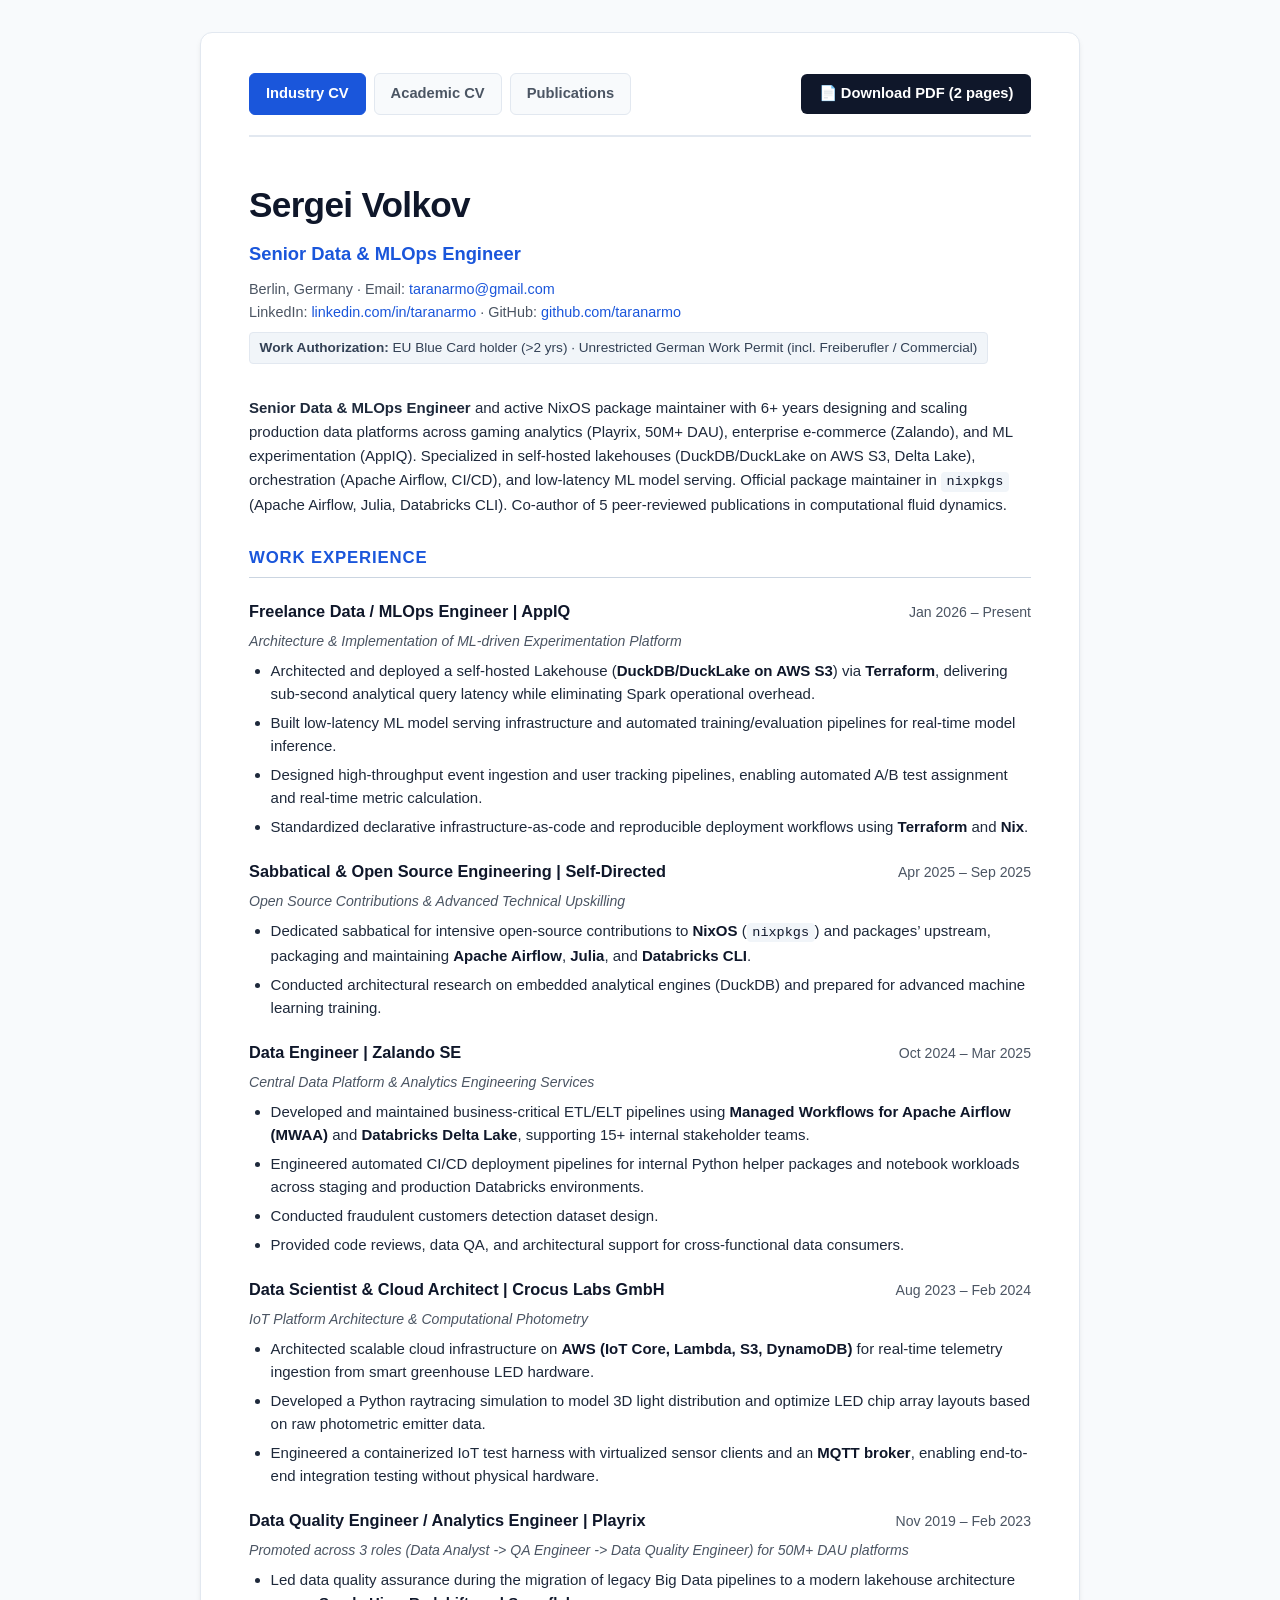
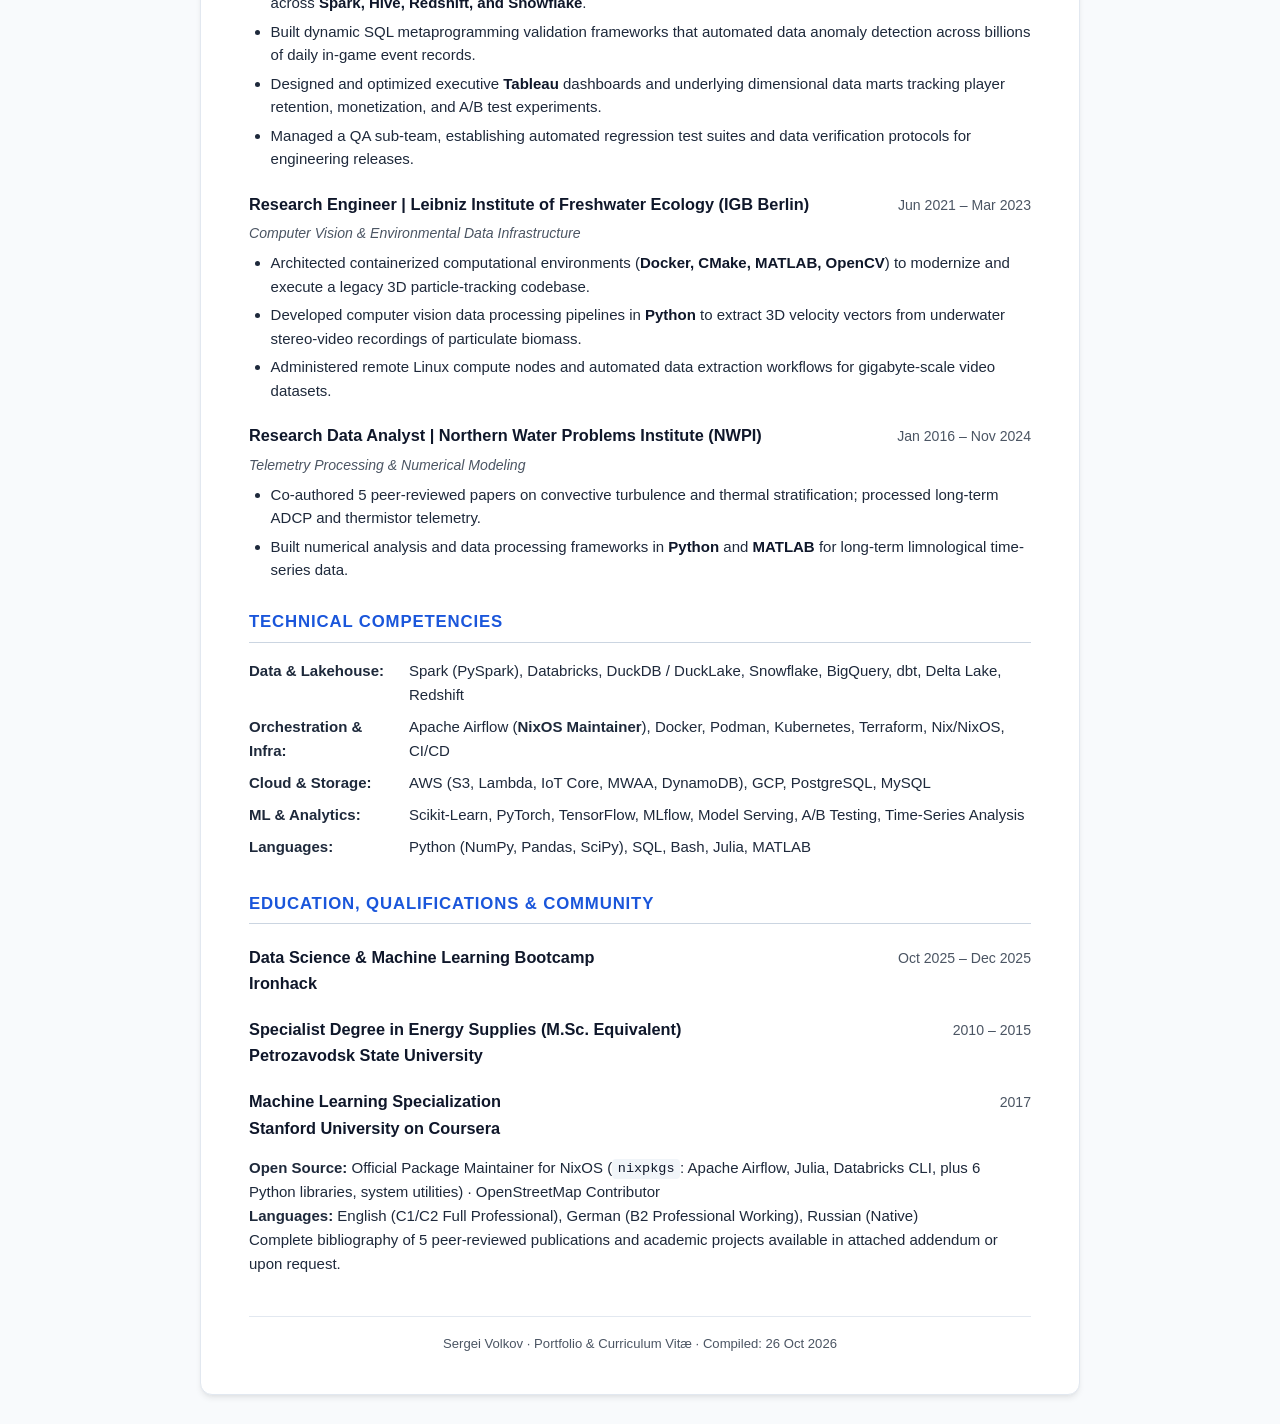
==== commit b6517246: "Deploying to master from @ taranarmo/CV-with-Markdown-and-Nix@d242ebfac8645dac4dabac37aa438869b9eec9" ====
--- a/cv/index.html
+++ b/cv/index.html
@@ -1 +1 @@
-<!DOCTYPE html><html lang="en"><head><meta charset="utf-8"><meta name="viewport" content="width=device-width, initial-scale=1"></head><body><link rel="stylesheet" href="style.css"><nav class="cv-nav"><div class="nav-tabs"><a class="nav-tab active" href="cv.html">Industry CV</a> <a class="nav-tab" href="academic_cv.html">Academic CV</a> <a class="nav-tab" href="publications.html">Publications</a></div><a class="nav-download" href="cv.pdf" download>📄 Download PDF (2 pages)</a></nav><div class="cv-header"><h1>Sergei Volkov</h1><div class="subtitle">Senior Data &amp; MLOps Engineer</div><div class="contact-row">Berlin, Germany · Tel: +49 15751115112 · Email: <a href="mailto:taranarmo@gmail.com">taranarmo@gmail.com</a><br>LinkedIn: <a href="https://www.linkedin.com/in/taranarmo">linkedin.com/in/taranarmo</a> · GitHub: <a href="https://github.com/taranarmo">github.com/taranarmo</a></div><div class="work-auth"><strong>Work Authorization:</strong> EU Blue Card holder (>2 yrs) · Unrestricted German Work Permit (incl. Freiberufler / Commercial)</div></div><p><strong>Senior Data &amp; MLOps Engineer</strong> and active NixOS package maintainer with 6+ years designing and scaling production data platforms across gaming analytics (Playrix, 50M+ DAU), enterprise e-commerce (Zalando), and ML experimentation (AppIQ). Specialized in self-hosted lakehouses (DuckDB/DuckLake on AWS S3, Delta Lake), orchestration (Apache Airflow, CI/CD), and low-latency ML model serving. Official package maintainer in <code>nixpkgs</code> (Apache Airflow, Julia, Databricks CLI). Co-author of 5 peer-reviewed publications in computational fluid dynamics.</p><h3>WORK EXPERIENCE</h3><div class="item-header"><div class="item-title"><strong>Freelance Data / MLOps Engineer</strong> | <strong>AppIQ</strong></div><div class="item-period">Jan 2026 – Present</div></div><div class="item-duty">Architecture &amp; Implementation of ML-driven Experimentation Platform</div><ul><li>Architected and deployed a self-hosted Lakehouse (<strong>DuckDB/DuckLake on AWS S3</strong>) via <strong>Terraform</strong>, delivering sub-second analytical query latency while eliminating Spark operational overhead.</li><li>Built low-latency ML model serving infrastructure and automated training/evaluation pipelines for real-time model inference.</li><li>Designed high-throughput event ingestion and user tracking pipelines, enabling automated A/B test assignment and real-time metric calculation.</li><li>Standardized declarative infrastructure-as-code and reproducible deployment workflows using <strong>Terraform</strong> and <strong>Nix</strong>.</li></ul><div class="item-header"><div class="item-title"><strong>Sabbatical &amp; Open Source Engineering</strong> | <strong>Self-Directed</strong></div><div class="item-period">Apr 2025 – Sep 2025</div></div><div class="item-duty">Open Source Contributions &amp; Advanced Technical Upskilling</div><ul><li>Dedicated sabbatical for intensive open-source contributions to <strong>NixOS</strong> (<code>nixpkgs</code>) and packages’ upstream, packaging and maintaining <strong>Apache Airflow</strong>, <strong>Julia</strong>, and <strong>Databricks CLI</strong>.</li><li>Conducted architectural research on embedded analytical engines (DuckDB) and prepared for advanced machine learning training.</li></ul><div class="item-header"><div class="item-title"><strong>Data Engineer</strong> | <strong>Zalando SE</strong></div><div class="item-period">Oct 2024 – Mar 2025</div></div><div class="item-duty">Central Data Platform &amp; Analytics Engineering Services</div><ul><li>Developed and maintained business-critical ETL/ELT pipelines using <strong>Managed Workflows for Apache Airflow (MWAA)</strong> and <strong>Databricks Delta Lake</strong>, supporting 15+ internal stakeholder teams.</li><li>Engineered automated CI/CD deployment pipelines for internal Python helper packages and notebook workloads across staging and production Databricks environments.</li><li>Conducted fraudulent customers detection dataset design.</li><li>Provided code reviews, data QA, and architectural support for cross-functional data consumers.</li></ul><div class="item-header"><div class="item-title"><strong>Data Scientist &amp; Cloud Architect</strong> | <strong>Crocus Labs GmbH</strong></div><div class="item-period">Aug 2023 – Feb 2024</div></div><div class="item-duty">IoT Platform Architecture &amp; Computational Photometry</div><ul><li>Architected scalable cloud infrastructure on <strong>AWS (IoT Core, Lambda, S3, DynamoDB)</strong> for real-time telemetry ingestion from smart greenhouse LED hardware.</li><li>Developed a Python raytracing simulation to model 3D light distribution and optimize LED chip array layouts based on raw photometric emitter data.</li><li>Engineered a containerized IoT test harness with virtualized sensor clients and an <strong>MQTT broker</strong>, enabling end-to-end integration testing without physical hardware.</li></ul><div class="item-header"><div class="item-title"><strong>Data Quality Engineer / Analytics Engineer</strong> | <strong>Playrix</strong></div><div class="item-period">Nov 2019 – Feb 2023</div></div><div class="item-duty">Promoted across 3 roles (Data Analyst -> QA Engineer -> Data Quality Engineer) for 50M+ DAU platforms</div><ul><li>Led data quality assurance during the migration of legacy Big Data pipelines to a modern lakehouse architecture across <strong>Spark, Hive, Redshift, and Snowflake</strong>.</li><li>Built dynamic SQL metaprogramming validation frameworks that automated data anomaly detection across billions of daily in-game event records.</li><li>Designed and optimized executive <strong>Tableau</strong> dashboards and underlying dimensional data marts tracking player retention, monetization, and A/B test experiments.</li><li>Managed a QA sub-team, establishing automated regression test suites and data verification protocols for engineering releases.</li></ul><div class="item-header"><div class="item-title"><strong>Research Engineer</strong> | <strong>Leibniz Institute of Freshwater Ecology (IGB Berlin)</strong></div><div class="item-period">Jun 2021 – Mar 2023</div></div><div class="item-duty">Computer Vision &amp; Environmental Data Infrastructure</div><ul><li>Architected containerized computational environments (<strong>Docker, CMake, MATLAB, OpenCV</strong>) to modernize and execute a legacy 3D particle-tracking codebase.</li><li>Developed computer vision data processing pipelines in <strong>Python</strong> to extract 3D velocity vectors from underwater stereo-video recordings of particulate biomass.</li><li>Administered remote Linux compute nodes and automated data extraction workflows for gigabyte-scale video datasets.</li></ul><div class="item-header"><div class="item-title"><strong>Research Data Analyst</strong> | <strong>Northern Water Problems Institute (NWPI)</strong></div><div class="item-period">Jan 2016 – Nov 2024</div></div><div class="item-duty">Telemetry Processing &amp; Numerical Modeling</div><ul><li>Co-authored 5 peer-reviewed papers on convective turbulence and thermal stratification; processed long-term ADCP and thermistor telemetry.</li><li>Built numerical analysis and data processing frameworks in <strong>Python</strong> and <strong>MATLAB</strong> for long-term limnological time-series data.</li></ul><h3>TECHNICAL COMPETENCIES</h3><table><tr><td><strong>Data &amp; Lakehouse:</strong></td><td>Spark (PySpark), Databricks, DuckDB / DuckLake, Snowflake, BigQuery, dbt, Delta Lake, Redshift</td></tr><tr><td><strong>Orchestration &amp; Infra:</strong></td><td>Apache Airflow (<strong>NixOS Maintainer</strong>), Docker, Podman, Kubernetes, Terraform, Nix/NixOS, CI/CD</td></tr><tr><td><strong>Cloud &amp; Storage:</strong></td><td>AWS (S3, Lambda, IoT Core, MWAA, DynamoDB), GCP, PostgreSQL, MySQL</td></tr><tr><td><strong>ML &amp; Analytics:</strong></td><td>Scikit-Learn, PyTorch, TensorFlow, MLflow, Model Serving, A/B Testing, Time-Series Analysis</td></tr><tr><td><strong>Languages:</strong></td><td>Python (NumPy, Pandas, SciPy), SQL, Bash, Julia, MATLAB</td></tr></table><h3>EDUCATION, QUALIFICATIONS &amp; COMMUNITY</h3><div class="item-header"><div class="item-title"><strong>Data Science &amp; Machine Learning Bootcamp</strong><br>Ironhack</div><div class="item-period">Oct 2025 – Dec 2025</div></div><div class="item-header"><div class="item-title"><strong>Specialist Degree in Energy Supplies (M.Sc. Equivalent)</strong><br>Petrozavodsk State University</div><div class="item-period">2010 – 2015</div></div><div class="item-header"><div class="item-title"><strong>Machine Learning Specialization</strong><br>Stanford University on Coursera</div><div class="item-period">2017</div></div><p><strong>Open Source:</strong> Official Package Maintainer for NixOS (<code>nixpkgs</code>: Apache Airflow, Julia, Databricks CLI, plus 6 Python libraries, system utilities) · OpenStreetMap Contributor<br><strong>Languages:</strong> English (C1/C2 Full Professional), German (B2 Professional Working), Russian (Native)<br>Complete bibliography of 5 peer-reviewed publications and academic projects available in attached addendum or upon request.</p><footer class="build-info">Sergei Volkov · Portfolio &amp; Curriculum Vitæ · Compiled: 24 Oct 2026</footer></body></html>+<!DOCTYPE html><html lang="en"><head><meta charset="utf-8"><meta name="viewport" content="width=device-width, initial-scale=1"></head><body><link rel="stylesheet" href="style.css"><nav class="cv-nav"><div class="nav-tabs"><a class="nav-tab active" href="cv.html">Industry CV</a> <a class="nav-tab" href="academic_cv.html">Academic CV</a> <a class="nav-tab" href="publications.html">Publications</a></div><a class="nav-download" href="cv.pdf" download>📄 Download PDF (2 pages)</a></nav><div class="cv-header"><h1>Sergei Volkov</h1><div class="subtitle">Senior Data &amp; MLOps Engineer</div><div class="contact-row">Berlin, Germany · Email: <a href="mailto:taranarmo@gmail.com">taranarmo@gmail.com</a><br>LinkedIn: <a href="https://www.linkedin.com/in/taranarmo">linkedin.com/in/taranarmo</a> · GitHub: <a href="https://github.com/taranarmo">github.com/taranarmo</a></div><div class="work-auth"><strong>Work Authorization:</strong> EU Blue Card holder (>2 yrs) · Unrestricted German Work Permit (incl. Freiberufler / Commercial)</div></div><p><strong>Senior Data &amp; MLOps Engineer</strong> and active NixOS package maintainer with 6+ years designing and scaling production data platforms across gaming analytics (Playrix, 50M+ DAU), enterprise e-commerce (Zalando), and ML experimentation (AppIQ). Specialized in self-hosted lakehouses (DuckDB/DuckLake on AWS S3, Delta Lake), orchestration (Apache Airflow, CI/CD), and low-latency ML model serving. Official package maintainer in <code>nixpkgs</code> (Apache Airflow, Julia, Databricks CLI). Co-author of 5 peer-reviewed publications in computational fluid dynamics.</p><h3>WORK EXPERIENCE</h3><div class="item-header"><div class="item-title"><strong>Freelance Data / MLOps Engineer</strong> | <strong>AppIQ</strong></div><div class="item-period">Jan 2026 – Present</div></div><div class="item-duty">Architecture &amp; Implementation of ML-driven Experimentation Platform</div><ul><li>Architected and deployed a self-hosted Lakehouse (<strong>DuckDB/DuckLake on AWS S3</strong>) via <strong>Terraform</strong>, delivering sub-second analytical query latency while eliminating Spark operational overhead.</li><li>Built low-latency ML model serving infrastructure and automated training/evaluation pipelines for real-time model inference.</li><li>Designed high-throughput event ingestion and user tracking pipelines, enabling automated A/B test assignment and real-time metric calculation.</li><li>Standardized declarative infrastructure-as-code and reproducible deployment workflows using <strong>Terraform</strong> and <strong>Nix</strong>.</li></ul><div class="item-header"><div class="item-title"><strong>Sabbatical &amp; Open Source Engineering</strong> | <strong>Self-Directed</strong></div><div class="item-period">Apr 2025 – Sep 2025</div></div><div class="item-duty">Open Source Contributions &amp; Advanced Technical Upskilling</div><ul><li>Dedicated sabbatical for intensive open-source contributions to <strong>NixOS</strong> (<code>nixpkgs</code>) and packages’ upstream, packaging and maintaining <strong>Apache Airflow</strong>, <strong>Julia</strong>, and <strong>Databricks CLI</strong>.</li><li>Conducted architectural research on embedded analytical engines (DuckDB) and prepared for advanced machine learning training.</li></ul><div class="item-header"><div class="item-title"><strong>Data Engineer</strong> | <strong>Zalando SE</strong></div><div class="item-period">Oct 2024 – Mar 2025</div></div><div class="item-duty">Central Data Platform &amp; Analytics Engineering Services</div><ul><li>Developed and maintained business-critical ETL/ELT pipelines using <strong>Managed Workflows for Apache Airflow (MWAA)</strong> and <strong>Databricks Delta Lake</strong>, supporting 15+ internal stakeholder teams.</li><li>Engineered automated CI/CD deployment pipelines for internal Python helper packages and notebook workloads across staging and production Databricks environments.</li><li>Conducted fraudulent customers detection dataset design.</li><li>Provided code reviews, data QA, and architectural support for cross-functional data consumers.</li></ul><div class="item-header"><div class="item-title"><strong>Data Scientist &amp; Cloud Architect</strong> | <strong>Crocus Labs GmbH</strong></div><div class="item-period">Aug 2023 – Feb 2024</div></div><div class="item-duty">IoT Platform Architecture &amp; Computational Photometry</div><ul><li>Architected scalable cloud infrastructure on <strong>AWS (IoT Core, Lambda, S3, DynamoDB)</strong> for real-time telemetry ingestion from smart greenhouse LED hardware.</li><li>Developed a Python raytracing simulation to model 3D light distribution and optimize LED chip array layouts based on raw photometric emitter data.</li><li>Engineered a containerized IoT test harness with virtualized sensor clients and an <strong>MQTT broker</strong>, enabling end-to-end integration testing without physical hardware.</li></ul><div class="item-header"><div class="item-title"><strong>Data Quality Engineer / Analytics Engineer</strong> | <strong>Playrix</strong></div><div class="item-period">Nov 2019 – Feb 2023</div></div><div class="item-duty">Promoted across 3 roles (Data Analyst -> QA Engineer -> Data Quality Engineer) for 50M+ DAU platforms</div><ul><li>Led data quality assurance during the migration of legacy Big Data pipelines to a modern lakehouse architecture across <strong>Spark, Hive, Redshift, and Snowflake</strong>.</li><li>Built dynamic SQL metaprogramming validation frameworks that automated data anomaly detection across billions of daily in-game event records.</li><li>Designed and optimized executive <strong>Tableau</strong> dashboards and underlying dimensional data marts tracking player retention, monetization, and A/B test experiments.</li><li>Managed a QA sub-team, establishing automated regression test suites and data verification protocols for engineering releases.</li></ul><div class="item-header"><div class="item-title"><strong>Research Engineer</strong> | <strong>Leibniz Institute of Freshwater Ecology (IGB Berlin)</strong></div><div class="item-period">Jun 2021 – Mar 2023</div></div><div class="item-duty">Computer Vision &amp; Environmental Data Infrastructure</div><ul><li>Architected containerized computational environments (<strong>Docker, CMake, MATLAB, OpenCV</strong>) to modernize and execute a legacy 3D particle-tracking codebase.</li><li>Developed computer vision data processing pipelines in <strong>Python</strong> to extract 3D velocity vectors from underwater stereo-video recordings of particulate biomass.</li><li>Administered remote Linux compute nodes and automated data extraction workflows for gigabyte-scale video datasets.</li></ul><div class="item-header"><div class="item-title"><strong>Research Data Analyst</strong> | <strong>Northern Water Problems Institute (NWPI)</strong></div><div class="item-period">Jan 2016 – Nov 2024</div></div><div class="item-duty">Telemetry Processing &amp; Numerical Modeling</div><ul><li>Co-authored 5 peer-reviewed papers on convective turbulence and thermal stratification; processed long-term ADCP and thermistor telemetry.</li><li>Built numerical analysis and data processing frameworks in <strong>Python</strong> and <strong>MATLAB</strong> for long-term limnological time-series data.</li></ul><h3>TECHNICAL COMPETENCIES</h3><table><tr><td><strong>Data &amp; Lakehouse:</strong></td><td>Spark (PySpark), Databricks, DuckDB / DuckLake, Snowflake, BigQuery, dbt, Delta Lake, Redshift</td></tr><tr><td><strong>Orchestration &amp; Infra:</strong></td><td>Apache Airflow (<strong>NixOS Maintainer</strong>), Docker, Podman, Kubernetes, Terraform, Nix/NixOS, CI/CD</td></tr><tr><td><strong>Cloud &amp; Storage:</strong></td><td>AWS (S3, Lambda, IoT Core, MWAA, DynamoDB), GCP, PostgreSQL, MySQL</td></tr><tr><td><strong>ML &amp; Analytics:</strong></td><td>Scikit-Learn, PyTorch, TensorFlow, MLflow, Model Serving, A/B Testing, Time-Series Analysis</td></tr><tr><td><strong>Languages:</strong></td><td>Python (NumPy, Pandas, SciPy), SQL, Bash, Julia, MATLAB</td></tr></table><h3>EDUCATION, QUALIFICATIONS &amp; COMMUNITY</h3><div class="item-header"><div class="item-title"><strong>Data Science &amp; Machine Learning Bootcamp</strong><br>Ironhack</div><div class="item-period">Oct 2025 – Dec 2025</div></div><div class="item-header"><div class="item-title"><strong>Specialist Degree in Energy Supplies (M.Sc. Equivalent)</strong><br>Petrozavodsk State University</div><div class="item-period">2010 – 2015</div></div><div class="item-header"><div class="item-title"><strong>Machine Learning Specialization</strong><br>Stanford University on Coursera</div><div class="item-period">2017</div></div><p><strong>Open Source:</strong> Official Package Maintainer for NixOS (<code>nixpkgs</code>: Apache Airflow, Julia, Databricks CLI, plus 6 Python libraries, system utilities) · OpenStreetMap Contributor<br><strong>Languages:</strong> English (C1/C2 Full Professional), German (B2 Professional Working), Russian (Native)<br>Complete bibliography of 5 peer-reviewed publications and academic projects available in attached addendum or upon request.</p><footer class="build-info">Sergei Volkov · Portfolio &amp; Curriculum Vitæ · Compiled: 26 Oct 2026</footer></body></html>
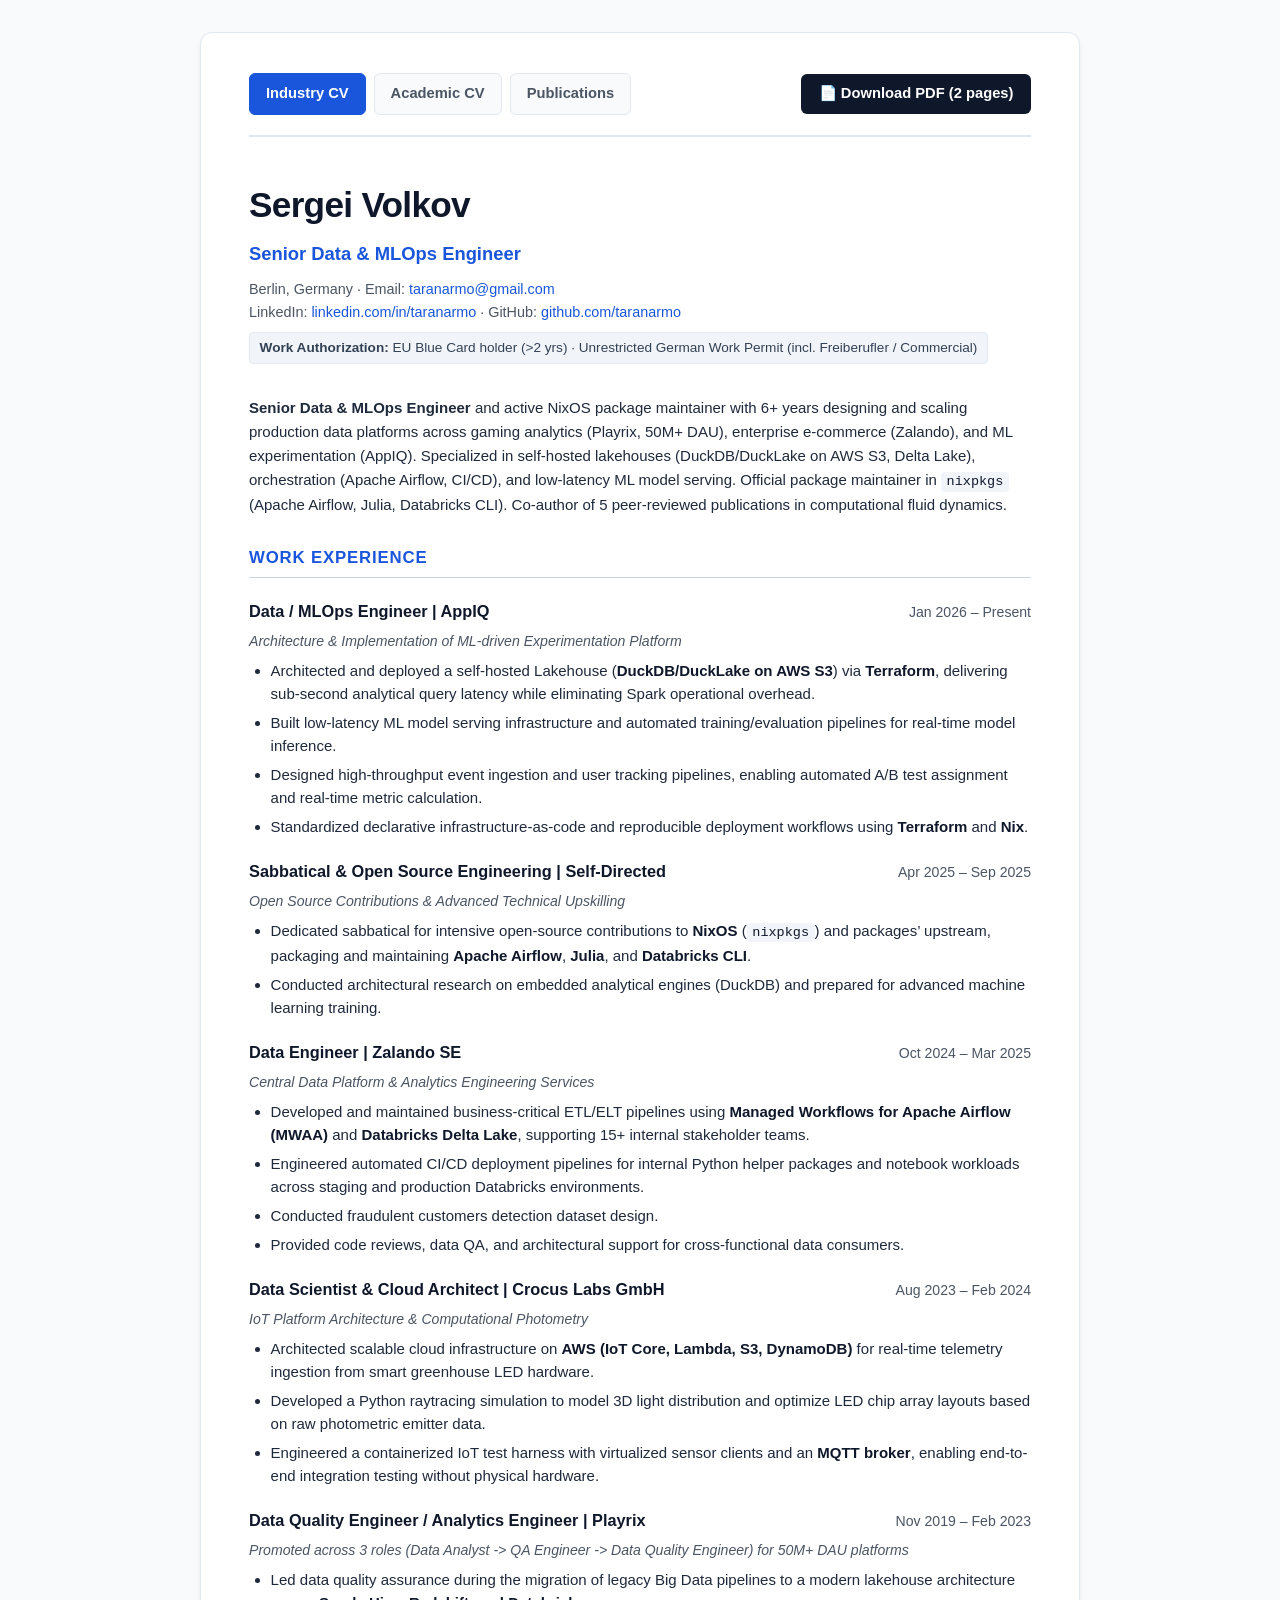
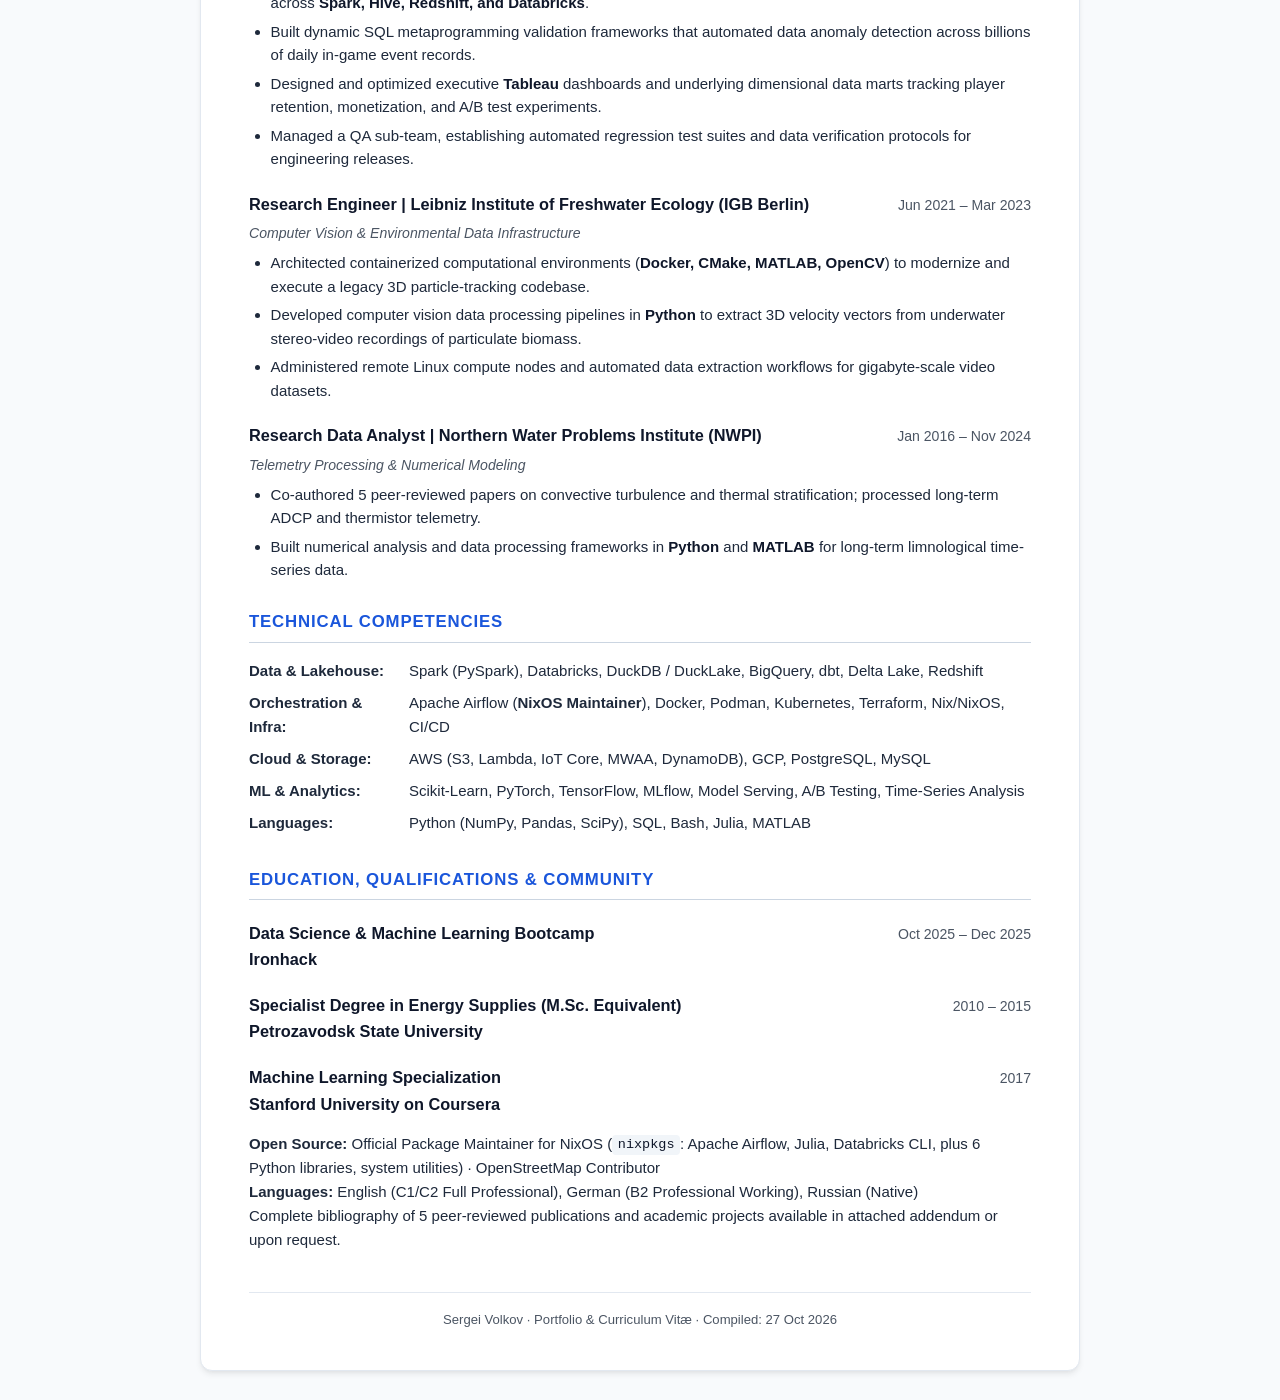
==== commit ac108a59: "Deploying to master from @ taranarmo/CV-with-Markdown-and-Nix@cc2b2367e6eff16f4234a61f67f87570d86f99" ====
--- a/cv/index.html
+++ b/cv/index.html
@@ -1 +1 @@
-<!DOCTYPE html><html lang="en"><head><meta charset="utf-8"><meta name="viewport" content="width=device-width, initial-scale=1"></head><body><link rel="stylesheet" href="style.css"><nav class="cv-nav"><div class="nav-tabs"><a class="nav-tab active" href="cv.html">Industry CV</a> <a class="nav-tab" href="academic_cv.html">Academic CV</a> <a class="nav-tab" href="publications.html">Publications</a></div><a class="nav-download" href="cv.pdf" download>📄 Download PDF (2 pages)</a></nav><div class="cv-header"><h1>Sergei Volkov</h1><div class="subtitle">Senior Data &amp; MLOps Engineer</div><div class="contact-row">Berlin, Germany · Email: <a href="mailto:taranarmo@gmail.com">taranarmo@gmail.com</a><br>LinkedIn: <a href="https://www.linkedin.com/in/taranarmo">linkedin.com/in/taranarmo</a> · GitHub: <a href="https://github.com/taranarmo">github.com/taranarmo</a></div><div class="work-auth"><strong>Work Authorization:</strong> EU Blue Card holder (>2 yrs) · Unrestricted German Work Permit (incl. Freiberufler / Commercial)</div></div><p><strong>Senior Data &amp; MLOps Engineer</strong> and active NixOS package maintainer with 6+ years designing and scaling production data platforms across gaming analytics (Playrix, 50M+ DAU), enterprise e-commerce (Zalando), and ML experimentation (AppIQ). Specialized in self-hosted lakehouses (DuckDB/DuckLake on AWS S3, Delta Lake), orchestration (Apache Airflow, CI/CD), and low-latency ML model serving. Official package maintainer in <code>nixpkgs</code> (Apache Airflow, Julia, Databricks CLI). Co-author of 5 peer-reviewed publications in computational fluid dynamics.</p><h3>WORK EXPERIENCE</h3><div class="item-header"><div class="item-title"><strong>Freelance Data / MLOps Engineer</strong> | <strong>AppIQ</strong></div><div class="item-period">Jan 2026 – Present</div></div><div class="item-duty">Architecture &amp; Implementation of ML-driven Experimentation Platform</div><ul><li>Architected and deployed a self-hosted Lakehouse (<strong>DuckDB/DuckLake on AWS S3</strong>) via <strong>Terraform</strong>, delivering sub-second analytical query latency while eliminating Spark operational overhead.</li><li>Built low-latency ML model serving infrastructure and automated training/evaluation pipelines for real-time model inference.</li><li>Designed high-throughput event ingestion and user tracking pipelines, enabling automated A/B test assignment and real-time metric calculation.</li><li>Standardized declarative infrastructure-as-code and reproducible deployment workflows using <strong>Terraform</strong> and <strong>Nix</strong>.</li></ul><div class="item-header"><div class="item-title"><strong>Sabbatical &amp; Open Source Engineering</strong> | <strong>Self-Directed</strong></div><div class="item-period">Apr 2025 – Sep 2025</div></div><div class="item-duty">Open Source Contributions &amp; Advanced Technical Upskilling</div><ul><li>Dedicated sabbatical for intensive open-source contributions to <strong>NixOS</strong> (<code>nixpkgs</code>) and packages’ upstream, packaging and maintaining <strong>Apache Airflow</strong>, <strong>Julia</strong>, and <strong>Databricks CLI</strong>.</li><li>Conducted architectural research on embedded analytical engines (DuckDB) and prepared for advanced machine learning training.</li></ul><div class="item-header"><div class="item-title"><strong>Data Engineer</strong> | <strong>Zalando SE</strong></div><div class="item-period">Oct 2024 – Mar 2025</div></div><div class="item-duty">Central Data Platform &amp; Analytics Engineering Services</div><ul><li>Developed and maintained business-critical ETL/ELT pipelines using <strong>Managed Workflows for Apache Airflow (MWAA)</strong> and <strong>Databricks Delta Lake</strong>, supporting 15+ internal stakeholder teams.</li><li>Engineered automated CI/CD deployment pipelines for internal Python helper packages and notebook workloads across staging and production Databricks environments.</li><li>Conducted fraudulent customers detection dataset design.</li><li>Provided code reviews, data QA, and architectural support for cross-functional data consumers.</li></ul><div class="item-header"><div class="item-title"><strong>Data Scientist &amp; Cloud Architect</strong> | <strong>Crocus Labs GmbH</strong></div><div class="item-period">Aug 2023 – Feb 2024</div></div><div class="item-duty">IoT Platform Architecture &amp; Computational Photometry</div><ul><li>Architected scalable cloud infrastructure on <strong>AWS (IoT Core, Lambda, S3, DynamoDB)</strong> for real-time telemetry ingestion from smart greenhouse LED hardware.</li><li>Developed a Python raytracing simulation to model 3D light distribution and optimize LED chip array layouts based on raw photometric emitter data.</li><li>Engineered a containerized IoT test harness with virtualized sensor clients and an <strong>MQTT broker</strong>, enabling end-to-end integration testing without physical hardware.</li></ul><div class="item-header"><div class="item-title"><strong>Data Quality Engineer / Analytics Engineer</strong> | <strong>Playrix</strong></div><div class="item-period">Nov 2019 – Feb 2023</div></div><div class="item-duty">Promoted across 3 roles (Data Analyst -> QA Engineer -> Data Quality Engineer) for 50M+ DAU platforms</div><ul><li>Led data quality assurance during the migration of legacy Big Data pipelines to a modern lakehouse architecture across <strong>Spark, Hive, Redshift, and Snowflake</strong>.</li><li>Built dynamic SQL metaprogramming validation frameworks that automated data anomaly detection across billions of daily in-game event records.</li><li>Designed and optimized executive <strong>Tableau</strong> dashboards and underlying dimensional data marts tracking player retention, monetization, and A/B test experiments.</li><li>Managed a QA sub-team, establishing automated regression test suites and data verification protocols for engineering releases.</li></ul><div class="item-header"><div class="item-title"><strong>Research Engineer</strong> | <strong>Leibniz Institute of Freshwater Ecology (IGB Berlin)</strong></div><div class="item-period">Jun 2021 – Mar 2023</div></div><div class="item-duty">Computer Vision &amp; Environmental Data Infrastructure</div><ul><li>Architected containerized computational environments (<strong>Docker, CMake, MATLAB, OpenCV</strong>) to modernize and execute a legacy 3D particle-tracking codebase.</li><li>Developed computer vision data processing pipelines in <strong>Python</strong> to extract 3D velocity vectors from underwater stereo-video recordings of particulate biomass.</li><li>Administered remote Linux compute nodes and automated data extraction workflows for gigabyte-scale video datasets.</li></ul><div class="item-header"><div class="item-title"><strong>Research Data Analyst</strong> | <strong>Northern Water Problems Institute (NWPI)</strong></div><div class="item-period">Jan 2016 – Nov 2024</div></div><div class="item-duty">Telemetry Processing &amp; Numerical Modeling</div><ul><li>Co-authored 5 peer-reviewed papers on convective turbulence and thermal stratification; processed long-term ADCP and thermistor telemetry.</li><li>Built numerical analysis and data processing frameworks in <strong>Python</strong> and <strong>MATLAB</strong> for long-term limnological time-series data.</li></ul><h3>TECHNICAL COMPETENCIES</h3><table><tr><td><strong>Data &amp; Lakehouse:</strong></td><td>Spark (PySpark), Databricks, DuckDB / DuckLake, Snowflake, BigQuery, dbt, Delta Lake, Redshift</td></tr><tr><td><strong>Orchestration &amp; Infra:</strong></td><td>Apache Airflow (<strong>NixOS Maintainer</strong>), Docker, Podman, Kubernetes, Terraform, Nix/NixOS, CI/CD</td></tr><tr><td><strong>Cloud &amp; Storage:</strong></td><td>AWS (S3, Lambda, IoT Core, MWAA, DynamoDB), GCP, PostgreSQL, MySQL</td></tr><tr><td><strong>ML &amp; Analytics:</strong></td><td>Scikit-Learn, PyTorch, TensorFlow, MLflow, Model Serving, A/B Testing, Time-Series Analysis</td></tr><tr><td><strong>Languages:</strong></td><td>Python (NumPy, Pandas, SciPy), SQL, Bash, Julia, MATLAB</td></tr></table><h3>EDUCATION, QUALIFICATIONS &amp; COMMUNITY</h3><div class="item-header"><div class="item-title"><strong>Data Science &amp; Machine Learning Bootcamp</strong><br>Ironhack</div><div class="item-period">Oct 2025 – Dec 2025</div></div><div class="item-header"><div class="item-title"><strong>Specialist Degree in Energy Supplies (M.Sc. Equivalent)</strong><br>Petrozavodsk State University</div><div class="item-period">2010 – 2015</div></div><div class="item-header"><div class="item-title"><strong>Machine Learning Specialization</strong><br>Stanford University on Coursera</div><div class="item-period">2017</div></div><p><strong>Open Source:</strong> Official Package Maintainer for NixOS (<code>nixpkgs</code>: Apache Airflow, Julia, Databricks CLI, plus 6 Python libraries, system utilities) · OpenStreetMap Contributor<br><strong>Languages:</strong> English (C1/C2 Full Professional), German (B2 Professional Working), Russian (Native)<br>Complete bibliography of 5 peer-reviewed publications and academic projects available in attached addendum or upon request.</p><footer class="build-info">Sergei Volkov · Portfolio &amp; Curriculum Vitæ · Compiled: 26 Oct 2026</footer></body></html>+<!DOCTYPE html><html lang="en"><head><meta charset="utf-8"><meta name="viewport" content="width=device-width, initial-scale=1"></head><body><link rel="stylesheet" href="style.css"><nav class="cv-nav"><div class="nav-tabs"><a class="nav-tab active" href="cv.html">Industry CV</a> <a class="nav-tab" href="academic_cv.html">Academic CV</a> <a class="nav-tab" href="publications.html">Publications</a></div><a class="nav-download" href="cv.pdf" download>📄 Download PDF (2 pages)</a></nav><div class="cv-header"><h1>Sergei Volkov</h1><div class="subtitle">Senior Data &amp; MLOps Engineer</div><div class="contact-row">Berlin, Germany · Email: <a href="mailto:taranarmo@gmail.com">taranarmo@gmail.com</a><br>LinkedIn: <a href="https://www.linkedin.com/in/taranarmo">linkedin.com/in/taranarmo</a> · GitHub: <a href="https://github.com/taranarmo">github.com/taranarmo</a></div><div class="work-auth"><strong>Work Authorization:</strong> EU Blue Card holder (>2 yrs) · Unrestricted German Work Permit (incl. Freiberufler / Commercial)</div></div><p><strong>Senior Data &amp; MLOps Engineer</strong> and active NixOS package maintainer with 6+ years designing and scaling production data platforms across gaming analytics (Playrix, 50M+ DAU), enterprise e-commerce (Zalando), and ML experimentation (AppIQ). Specialized in self-hosted lakehouses (DuckDB/DuckLake on AWS S3, Delta Lake), orchestration (Apache Airflow, CI/CD), and low-latency ML model serving. Official package maintainer in <code>nixpkgs</code> (Apache Airflow, Julia, Databricks CLI). Co-author of 5 peer-reviewed publications in computational fluid dynamics.</p><h3>WORK EXPERIENCE</h3><div class="item-header"><div class="item-title"><strong>Data / MLOps Engineer</strong> | <strong>AppIQ</strong></div><div class="item-period">Jan 2026 – Present</div></div><div class="item-duty">Architecture &amp; Implementation of ML-driven Experimentation Platform</div><ul><li>Architected and deployed a self-hosted Lakehouse (<strong>DuckDB/DuckLake on AWS S3</strong>) via <strong>Terraform</strong>, delivering sub-second analytical query latency while eliminating Spark operational overhead.</li><li>Built low-latency ML model serving infrastructure and automated training/evaluation pipelines for real-time model inference.</li><li>Designed high-throughput event ingestion and user tracking pipelines, enabling automated A/B test assignment and real-time metric calculation.</li><li>Standardized declarative infrastructure-as-code and reproducible deployment workflows using <strong>Terraform</strong> and <strong>Nix</strong>.</li></ul><div class="item-header"><div class="item-title"><strong>Sabbatical &amp; Open Source Engineering</strong> | <strong>Self-Directed</strong></div><div class="item-period">Apr 2025 – Sep 2025</div></div><div class="item-duty">Open Source Contributions &amp; Advanced Technical Upskilling</div><ul><li>Dedicated sabbatical for intensive open-source contributions to <strong>NixOS</strong> (<code>nixpkgs</code>) and packages’ upstream, packaging and maintaining <strong>Apache Airflow</strong>, <strong>Julia</strong>, and <strong>Databricks CLI</strong>.</li><li>Conducted architectural research on embedded analytical engines (DuckDB) and prepared for advanced machine learning training.</li></ul><div class="item-header"><div class="item-title"><strong>Data Engineer</strong> | <strong>Zalando SE</strong></div><div class="item-period">Oct 2024 – Mar 2025</div></div><div class="item-duty">Central Data Platform &amp; Analytics Engineering Services</div><ul><li>Developed and maintained business-critical ETL/ELT pipelines using <strong>Managed Workflows for Apache Airflow (MWAA)</strong> and <strong>Databricks Delta Lake</strong>, supporting 15+ internal stakeholder teams.</li><li>Engineered automated CI/CD deployment pipelines for internal Python helper packages and notebook workloads across staging and production Databricks environments.</li><li>Conducted fraudulent customers detection dataset design.</li><li>Provided code reviews, data QA, and architectural support for cross-functional data consumers.</li></ul><div class="item-header"><div class="item-title"><strong>Data Scientist &amp; Cloud Architect</strong> | <strong>Crocus Labs GmbH</strong></div><div class="item-period">Aug 2023 – Feb 2024</div></div><div class="item-duty">IoT Platform Architecture &amp; Computational Photometry</div><ul><li>Architected scalable cloud infrastructure on <strong>AWS (IoT Core, Lambda, S3, DynamoDB)</strong> for real-time telemetry ingestion from smart greenhouse LED hardware.</li><li>Developed a Python raytracing simulation to model 3D light distribution and optimize LED chip array layouts based on raw photometric emitter data.</li><li>Engineered a containerized IoT test harness with virtualized sensor clients and an <strong>MQTT broker</strong>, enabling end-to-end integration testing without physical hardware.</li></ul><div class="item-header"><div class="item-title"><strong>Data Quality Engineer / Analytics Engineer</strong> | <strong>Playrix</strong></div><div class="item-period">Nov 2019 – Feb 2023</div></div><div class="item-duty">Promoted across 3 roles (Data Analyst -> QA Engineer -> Data Quality Engineer) for 50M+ DAU platforms</div><ul><li>Led data quality assurance during the migration of legacy Big Data pipelines to a modern lakehouse architecture across <strong>Spark, Hive, Redshift, and Databricks</strong>.</li><li>Built dynamic SQL metaprogramming validation frameworks that automated data anomaly detection across billions of daily in-game event records.</li><li>Designed and optimized executive <strong>Tableau</strong> dashboards and underlying dimensional data marts tracking player retention, monetization, and A/B test experiments.</li><li>Managed a QA sub-team, establishing automated regression test suites and data verification protocols for engineering releases.</li></ul><div class="item-header"><div class="item-title"><strong>Research Engineer</strong> | <strong>Leibniz Institute of Freshwater Ecology (IGB Berlin)</strong></div><div class="item-period">Jun 2021 – Mar 2023</div></div><div class="item-duty">Computer Vision &amp; Environmental Data Infrastructure</div><ul><li>Architected containerized computational environments (<strong>Docker, CMake, MATLAB, OpenCV</strong>) to modernize and execute a legacy 3D particle-tracking codebase.</li><li>Developed computer vision data processing pipelines in <strong>Python</strong> to extract 3D velocity vectors from underwater stereo-video recordings of particulate biomass.</li><li>Administered remote Linux compute nodes and automated data extraction workflows for gigabyte-scale video datasets.</li></ul><div class="item-header"><div class="item-title"><strong>Research Data Analyst</strong> | <strong>Northern Water Problems Institute (NWPI)</strong></div><div class="item-period">Jan 2016 – Nov 2024</div></div><div class="item-duty">Telemetry Processing &amp; Numerical Modeling</div><ul><li>Co-authored 5 peer-reviewed papers on convective turbulence and thermal stratification; processed long-term ADCP and thermistor telemetry.</li><li>Built numerical analysis and data processing frameworks in <strong>Python</strong> and <strong>MATLAB</strong> for long-term limnological time-series data.</li></ul><h3>TECHNICAL COMPETENCIES</h3><table><tr><td><strong>Data &amp; Lakehouse:</strong></td><td>Spark (PySpark), Databricks, DuckDB / DuckLake, BigQuery, dbt, Delta Lake, Redshift</td></tr><tr><td><strong>Orchestration &amp; Infra:</strong></td><td>Apache Airflow (<strong>NixOS Maintainer</strong>), Docker, Podman, Kubernetes, Terraform, Nix/NixOS, CI/CD</td></tr><tr><td><strong>Cloud &amp; Storage:</strong></td><td>AWS (S3, Lambda, IoT Core, MWAA, DynamoDB), GCP, PostgreSQL, MySQL</td></tr><tr><td><strong>ML &amp; Analytics:</strong></td><td>Scikit-Learn, PyTorch, TensorFlow, MLflow, Model Serving, A/B Testing, Time-Series Analysis</td></tr><tr><td><strong>Languages:</strong></td><td>Python (NumPy, Pandas, SciPy), SQL, Bash, Julia, MATLAB</td></tr></table><h3>EDUCATION, QUALIFICATIONS &amp; COMMUNITY</h3><div class="item-header"><div class="item-title"><strong>Data Science &amp; Machine Learning Bootcamp</strong><br>Ironhack</div><div class="item-period">Oct 2025 – Dec 2025</div></div><div class="item-header"><div class="item-title"><strong>Specialist Degree in Energy Supplies (M.Sc. Equivalent)</strong><br>Petrozavodsk State University</div><div class="item-period">2010 – 2015</div></div><div class="item-header"><div class="item-title"><strong>Machine Learning Specialization</strong><br>Stanford University on Coursera</div><div class="item-period">2017</div></div><p><strong>Open Source:</strong> Official Package Maintainer for NixOS (<code>nixpkgs</code>: Apache Airflow, Julia, Databricks CLI, plus 6 Python libraries, system utilities) · OpenStreetMap Contributor<br><strong>Languages:</strong> English (C1/C2 Full Professional), German (B2 Professional Working), Russian (Native)<br>Complete bibliography of 5 peer-reviewed publications and academic projects available in attached addendum or upon request.</p><footer class="build-info">Sergei Volkov · Portfolio &amp; Curriculum Vitæ · Compiled: 27 Oct 2026</footer></body></html>
